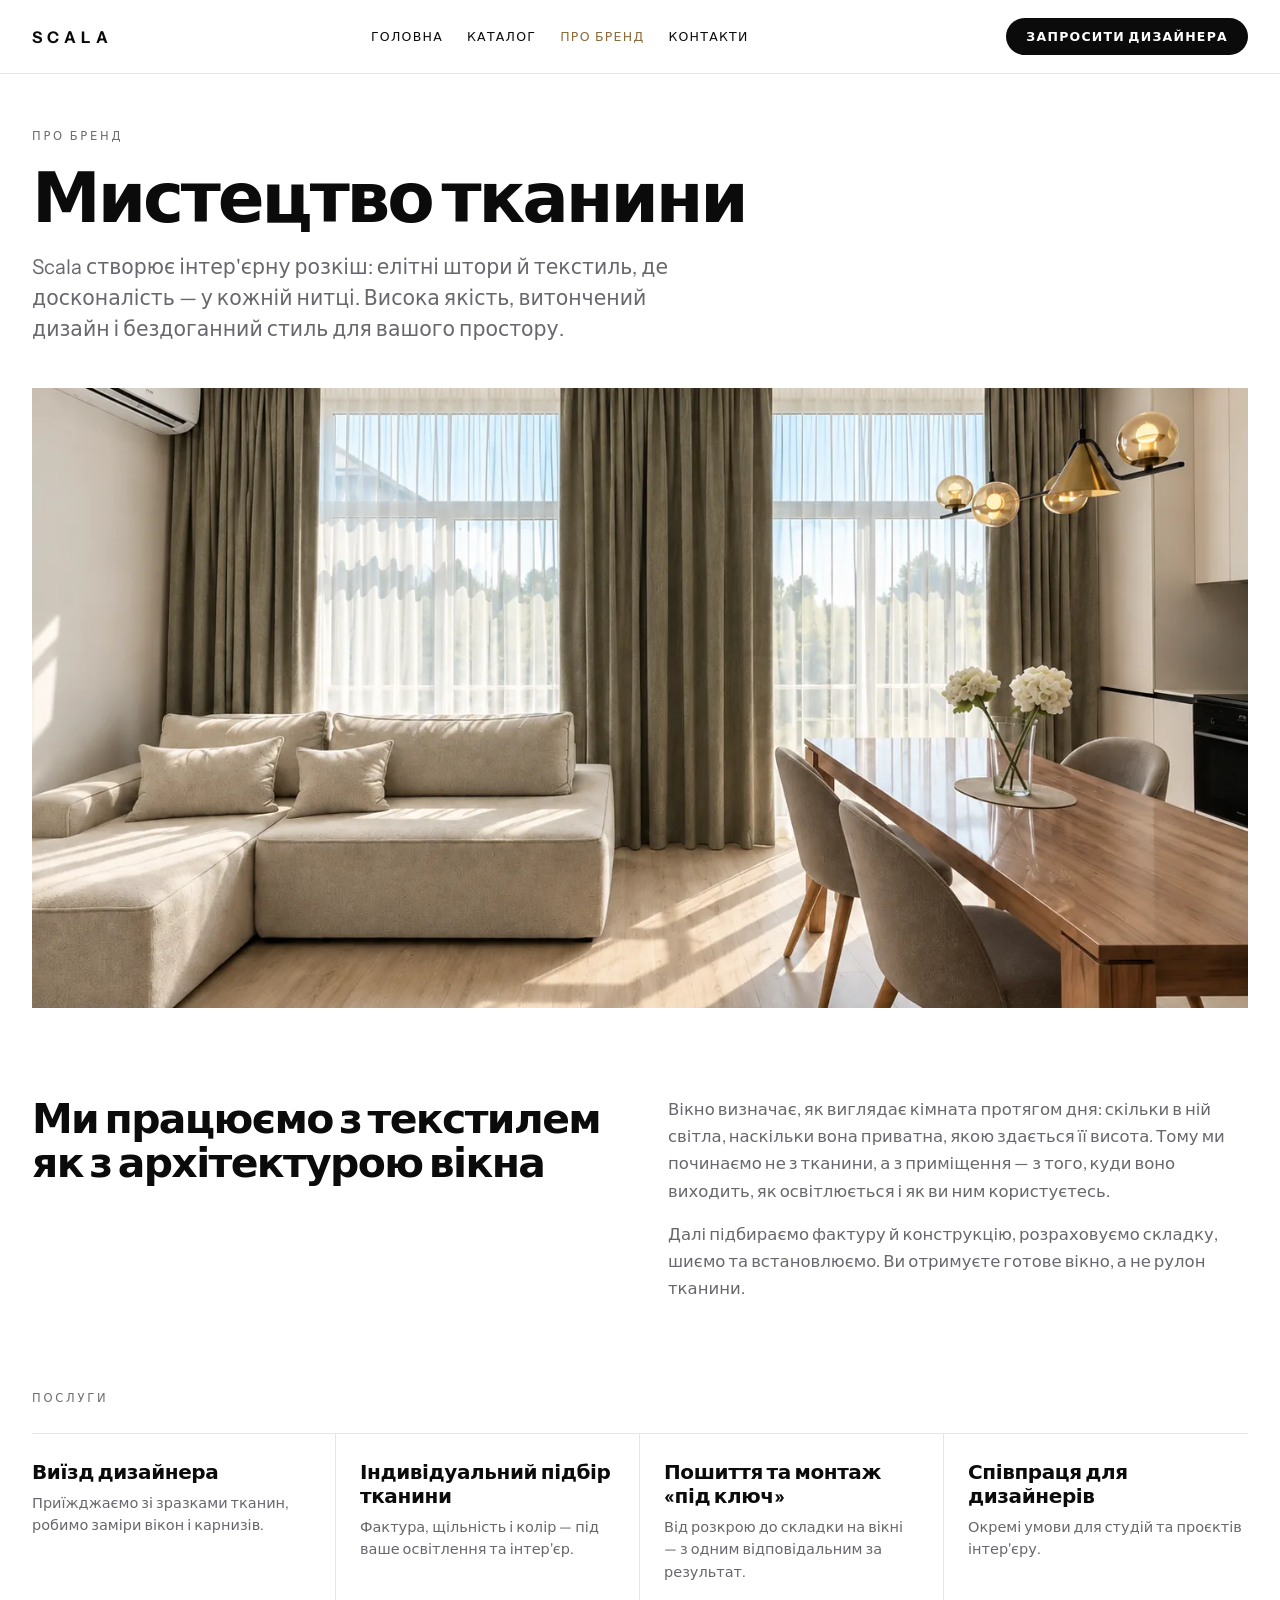
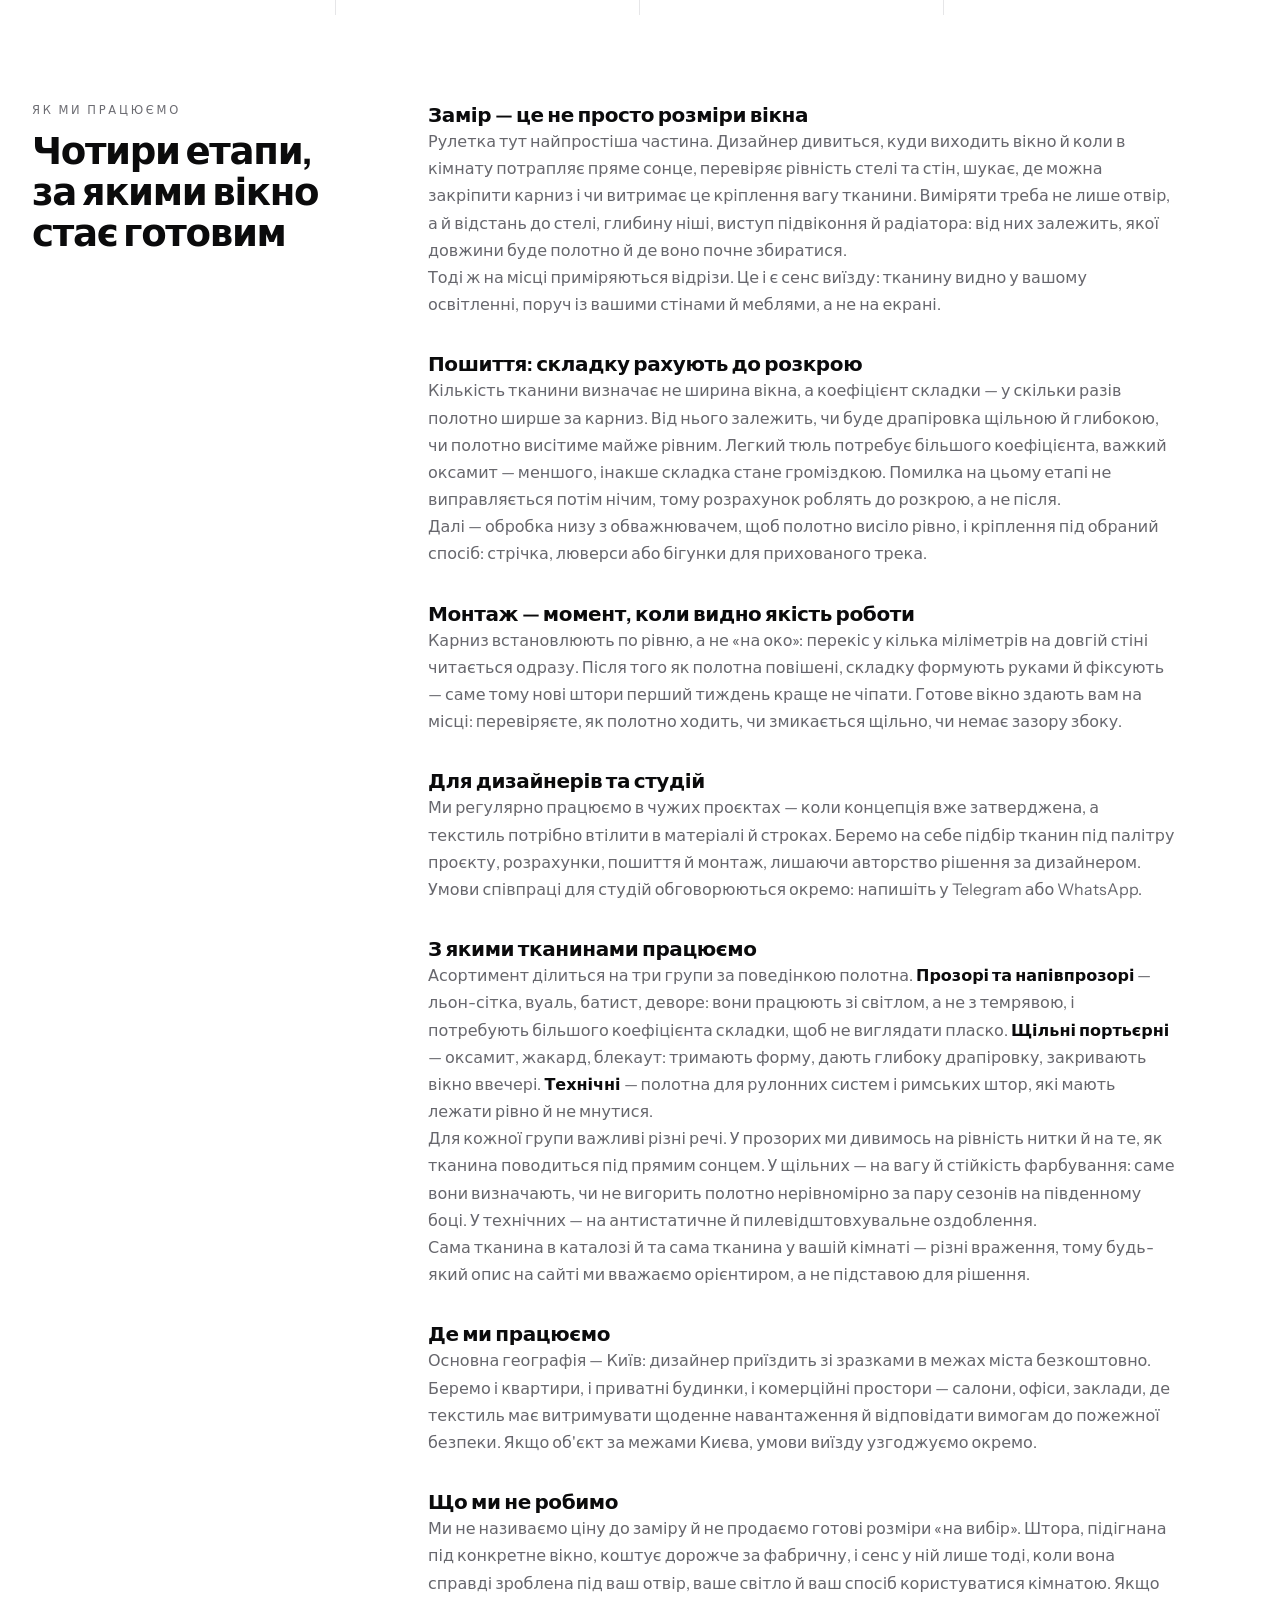
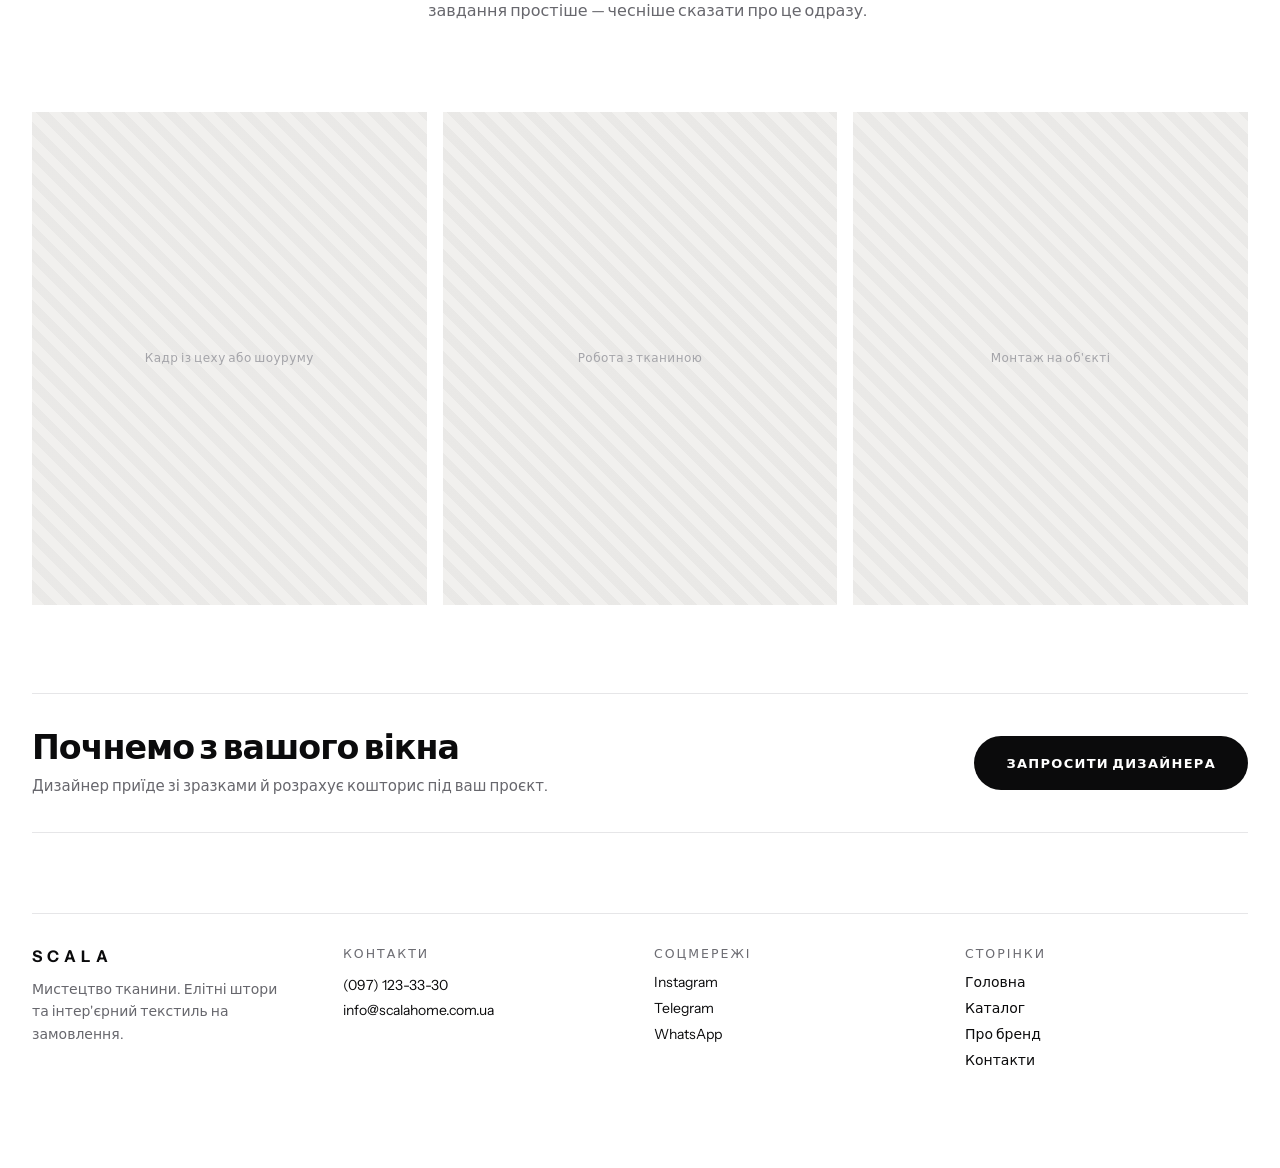
==== about.html @ 21e43a00 "Редизайн сайту SCALA: статична збірка + тема WordPress Чотири сторінки, зібрані з дизайн-хендофу, і " ====
<!DOCTYPE html>
<html lang="uk">
<head>
<meta charset="utf-8" />
<meta name="viewport" content="width=device-width, initial-scale=1" />
<title>Про бренд SCALA — ательє штор на замовлення в Києві</title>
<meta name="description" content="SCALA — ательє інтер'єрного текстилю в Києві. Виїзд дизайнера зі зразками, індивідуальний підбір тканини, пошиття та монтаж «під ключ», окремі умови для дизайнерів." />
<link rel="canonical" href="https://scalahome.com.ua/about/" />
<meta property="og:type" content="website" />
<meta property="og:locale" content="uk_UA" />
<meta property="og:site_name" content="SCALA" />
<meta property="og:title" content="Про бренд SCALA — ательє штор у Києві" />
<meta property="og:description" content="Працюємо з текстилем як з архітектурою вікна: від заміру до монтажу." />
<meta property="og:image" content="https://scalahome.com.ua/wp-content/themes/scala-atelier/assets/img/project-living.webp" />
<link rel="preconnect" href="https://fonts.googleapis.com" />
<link rel="preconnect" href="https://fonts.gstatic.com" crossorigin />
<link href="https://fonts.googleapis.com/css2?family=Instrument+Sans:ital,wght@0,400;0,500;0,600;0,700&display=swap" rel="stylesheet" />
<link rel="stylesheet" href="assets/css/main.css" />
</head>
<body>

<header class="hdr hdr--sticky">
  <div class="hdr__inner">
    <a href="index.html" class="logo">SCALA</a>
    <nav class="hdr__nav" aria-label="Головна навігація">
      <a href="index.html">Головна</a>
      <a href="catalog.html">Каталог</a>
      <a href="about.html" class="is-current" aria-current="page">Про бренд</a>
      <a href="contacts.html">Контакти</a>
    </nav>
    <a class="hdr__phone" href="tel:+380971233330">(097) 123-33-30</a>
    <a class="hdr__cta hdr__cta--filled" href="contacts.html" data-lead-open="Хедер · Про бренд">Запросити дизайнера</a>
    <button class="burger" data-menu-toggle aria-label="Меню" aria-controls="mmenu" aria-expanded="false">
      <span></span><span></span>
    </button>
  </div>
</header>

<!-- МОБІЛЬНЕ МЕНЮ -->
<div id="mmenu" class="mmenu">
  <div class="mmenu__top">
    <span class="logo">SCALA</span>
    <button class="mmenu__close" data-menu-toggle aria-label="Закрити">&times;</button>
  </div>
  <nav class="mmenu__nav" aria-label="Мобільна навігація">
    <a href="index.html">Головна</a>
    <a href="catalog.html">Каталог</a>
    <a href="about.html" class="is-current" aria-current="page">Про бренд</a>
    <a href="contacts.html">Контакти</a>
  </nav>
  <div class="mmenu__foot">
    <a class="mmenu__phone" href="tel:+380971233330">(097) 123-33-30</a>
    <a class="mmenu__cta" href="contacts.html" data-lead-open="Мобільне меню · Про бренд">Запросити дизайнера</a>
  </div>
</div>

<main>

<section class="section--sub">
  <div class="eyebrow eyebrow--plain">Про бренд</div>
  <h1 class="h1-page balance" style="max-width:900px">Мистецтво тканини</h1>
  <p class="about__lead">Scala створює інтер'єрну розкіш: елітні штори й текстиль, де досконалість — у кожній нитці. Висока якість, витончений дизайн і бездоганний стиль для вашого простору.</p>
</section>

<section class="section--m44">
  <div class="about__hero">
    <img src="assets/img/project-living.webp"
         srcset="assets/img/project-living@0.5x.webp 724w, assets/img/project-living.webp 1448w"
         sizes="100vw" width="1448" height="1086" alt="Інтер'єр зі шторами Scala" />
  </div>
</section>

<section class="section--m88">
  <div class="two-col">
    <h2 class="about__h2">Ми працюємо з текстилем як з архітектурою вікна</h2>
    <div class="about__body">
      <p>Вікно визначає, як виглядає кімната протягом дня: скільки в ній світла, наскільки вона приватна, якою здається її висота. Тому ми починаємо не з тканини, а з приміщення — з того, куди воно виходить, як освітлюється і як ви ним користуєтесь.</p>
      <p>Далі підбираємо фактуру й конструкцію, розраховуємо складку, шиємо та встановлюємо. Ви отримуєте готове вікно, а не рулон тканини.</p>
    </div>
  </div>
</section>

<section class="section--m88">
  <div class="eyebrow eyebrow--plain">Послуги</div>
  <div class="four-col four-col--tight">
    <div class="cell cell--steps">
      <div class="cell__title" style="margin-top:0">Виїзд дизайнера</div>
      <div class="cell__text">Приїжджаємо зі зразками тканин, робимо заміри вікон і карнизів.</div>
    </div>
    <div class="cell cell--steps">
      <div class="cell__title" style="margin-top:0">Індивідуальний підбір тканини</div>
      <div class="cell__text">Фактура, щільність і колір — під ваше освітлення та інтер'єр.</div>
    </div>
    <div class="cell cell--steps">
      <div class="cell__title" style="margin-top:0">Пошиття та монтаж «під ключ»</div>
      <div class="cell__text">Від розкрою до складки на вікні — з одним відповідальним за результат.</div>
    </div>
    <div class="cell cell--steps">
      <div class="cell__title" style="margin-top:0">Співпраця для дизайнерів</div>
      <div class="cell__text">Окремі умови для студій та проєктів інтер'єру.</div>
    </div>
  </div>
</section>

<!-- ЗМІСТОВНИЙ ТЕКСТ -->
<section class="section--m88">
  <div class="prose-block">
    <div class="prose-block__aside">
      <div class="eyebrow eyebrow--plain">Як ми працюємо</div>
      <h2 class="prose-block__title">Чотири етапи, за якими вікно стає готовим</h2>
    </div>

    <div class="prose">
      <h3>Замір — це не просто розміри вікна</h3>
      <p>Рулетка тут найпростіша частина. Дизайнер дивиться, куди виходить вікно й коли в кімнату потрапляє пряме сонце, перевіряє рівність стелі та стін, шукає, де можна закріпити карниз і чи витримає це кріплення вагу тканини. Виміряти треба не лише отвір, а й відстань до стелі, глибину ніші, виступ підвіконня й радіатора: від них залежить, якої довжини буде полотно й де воно почне збиратися.</p>
      <p>Тоді ж на місці приміряються відрізи. Це і є сенс виїзду: тканину видно у вашому освітленні, поруч із вашими стінами й меблями, а не на екрані.</p>

      <h3>Пошиття: складку рахують до розкрою</h3>
      <p>Кількість тканини визначає не ширина вікна, а коефіцієнт складки — у скільки разів полотно ширше за карниз. Від нього залежить, чи буде драпіровка щільною й глибокою, чи полотно висітиме майже рівним. Легкий тюль потребує більшого коефіцієнта, важкий оксамит — меншого, інакше складка стане громіздкою. Помилка на цьому етапі не виправляється потім нічим, тому розрахунок роблять до розкрою, а не після.</p>
      <p>Далі — обробка низу з обважнювачем, щоб полотно висіло рівно, і кріплення під обраний спосіб: стрічка, люверси або бігунки для прихованого трека.</p>

      <h3>Монтаж — момент, коли видно якість роботи</h3>
      <p>Карниз встановлюють по рівню, а не «на око»: перекіс у кілька міліметрів на довгій стіні читається одразу. Після того як полотна повішені, складку формують руками й фіксують — саме тому нові штори перший тиждень краще не чіпати. Готове вікно здають вам на місці: перевіряєте, як полотно ходить, чи змикається щільно, чи немає зазору збоку.</p>

      <h3>Для дизайнерів та студій</h3>
      <p>Ми регулярно працюємо в чужих проєктах — коли концепція вже затверджена, а текстиль потрібно втілити в матеріалі й строках. Беремо на себе підбір тканин під палітру проєкту, розрахунки, пошиття й монтаж, лишаючи авторство рішення за дизайнером. Умови співпраці для студій обговорюються окремо: напишіть у Telegram або WhatsApp.</p>

      <h3>З якими тканинами працюємо</h3>
      <p>Асортимент ділиться на три групи за поведінкою полотна. <strong>Прозорі та напівпрозорі</strong> — льон-сітка, вуаль, батист, деворе: вони працюють зі світлом, а не з темрявою, і потребують більшого коефіцієнта складки, щоб не виглядати пласко. <strong>Щільні портьєрні</strong> — оксамит, жакард, блекаут: тримають форму, дають глибоку драпіровку, закривають вікно ввечері. <strong>Технічні</strong> — полотна для рулонних систем і римських штор, які мають лежати рівно й не мнутися.</p>
      <p>Для кожної групи важливі різні речі. У прозорих ми дивимось на рівність нитки й на те, як тканина поводиться під прямим сонцем. У щільних — на вагу й стійкість фарбування: саме вони визначають, чи не вигорить полотно нерівномірно за пару сезонів на південному боці. У технічних — на антистатичне й пилевідштовхувальне оздоблення.</p>
      <p>Сама тканина в каталозі й та сама тканина у вашій кімнаті — різні враження, тому будь-який опис на сайті ми вважаємо орієнтиром, а не підставою для рішення.</p>

      <h3>Де ми працюємо</h3>
      <p>Основна географія — Київ: дизайнер приїздить зі зразками в межах міста безкоштовно. Беремо і квартири, і приватні будинки, і комерційні простори — салони, офіси, заклади, де текстиль має витримувати щоденне навантаження й відповідати вимогам до пожежної безпеки. Якщо об'єкт за межами Києва, умови виїзду узгоджуємо окремо.</p>

      <h3>Що ми не робимо</h3>
      <p>Ми не називаємо ціну до заміру й не продаємо готові розміри «на вибір». Штора, підігнана під конкретне вікно, коштує дорожче за фабричну, і сенс у ній лише тоді, коли вона справді зроблена під ваш отвір, ваше світло й ваш спосіб користуватися кімнатою. Якщо завдання простіше — чесніше сказати про це одразу.</p>
    </div>
  </div>
</section>

<section class="section--m88">
  <div class="about__gallery">
    <div><div class="slot-empty">Кадр із цеху або шоуруму</div></div>
    <div><div class="slot-empty">Робота з тканиною</div></div>
    <div><div class="slot-empty">Монтаж на об'єкті</div></div>
  </div>
</section>

<section class="section--m88">
  <div class="ctabar">
    <div>
      <div class="ctabar__title">Почнемо з вашого вікна</div>
      <div class="ctabar__text">Дизайнер приїде зі зразками й розрахує кошторис під ваш проєкт.</div>
    </div>
    <a href="contacts.html" class="btn btn--dark" data-lead-open="Смуга внизу · Про бренд">Запросити дизайнера</a>
  </div>
</section>

</main>

<footer class="footer footer--sub">
  <div class="footer__grid">
    <div>
      <div class="logo">SCALA</div>
      <div class="footer__brand-text">Мистецтво тканини. Елітні штори та інтер'єрний текстиль на замовлення.</div>
    </div>
    <div>
      <div class="footer__label">Контакти</div>
      <div class="footer__contacts">
        <a href="tel:+380971233330">(097) 123-33-30</a><br />
        <a href="mailto:info@scalahome.com.ua">info@scalahome.com.ua</a>
      </div>
    </div>
    <div>
      <div class="footer__label">Соцмережі</div>
      <div class="footer__links">
        <a href="https://www.instagram.com/scala_home_" rel="noopener">Instagram</a>
        <a href="https://t.me/ScalaHome" rel="noopener">Telegram</a>
        <a href="https://wa.me/qr/PTTFG72MUVOOD1" rel="noopener">WhatsApp</a>
      </div>
    </div>
    <div>
      <div class="footer__label">Сторінки</div>
      <div class="footer__links">
        <a href="index.html">Головна</a>
        <a href="catalog.html">Каталог</a>
        <a href="about.html">Про бренд</a>
        <a href="contacts.html">Контакти</a>
      </div>
    </div>
  </div>
  <div class="footer__bottom">
    <span>© 2026 SCALA</span>
    <span>Штори на замовлення в Києві</span>
  </div>
</footer>

<!-- МОДАЛЬНЕ ВІКНО ЗАЯВКИ.
     Відкривається кнопкою на місці, а не переносить користувача вниз.
     У заявку записується джерело — видно, з якого блоку звернення. -->
<dialog id="lead-modal" class="modal" aria-labelledby="lead-modal-title">
  <div class="modal__box">
    <button type="button" class="modal__close" data-modal-close aria-label="Закрити">&times;</button>

    <div class="eyebrow eyebrow--plain">Заявка</div>
    <h2 class="modal__title" id="lead-modal-title">Запросити дизайнера зі зразками</h2>
    <p class="modal__text">Виїзд у межах Києва безкоштовний і ні до чого не зобовʼязує. Менеджер звʼяжеться з вами в робочий час, щоб узгодити зручну дату.</p>
    <div class="modal__source" data-source-label></div>

    <form class="form" data-lead-form novalidate>
      <label class="visually-hidden" for="m-lead-name">Імʼя</label>
      <input id="m-lead-name" name="name" placeholder="Імʼя (необовʼязково)" autocomplete="given-name" />

      <label class="visually-hidden" for="m-lead-phone">Телефон</label>
      <input id="m-lead-phone" name="phone" type="tel" required placeholder="Телефон *" autocomplete="tel" />

      <label class="visually-hidden" for="m-lead-need">Що потрібно оформити</label>
      <select id="m-lead-need" name="need">
        <option value="">Що потрібно оформити</option>
        <option>Тюль</option>
        <option>Класичні штори</option>
        <option>Римські штори</option>
        <option>Дерев'яні жалюзі</option>
        <option>Рулонні системи</option>
        <option>Кілька вікон / вся квартира</option>
        <option>Комерційний простір</option>
        <option>Ще не визначився</option>
      </select>

      <label class="visually-hidden" for="m-lead-note">Коментар</label>
      <textarea id="m-lead-note" name="note" rows="2" placeholder="Коментар (необовʼязково)"></textarea>

      <div class="form__hp" aria-hidden="true">
        <label>Не заповнюйте це поле<input type="text" name="website" tabindex="-1" autocomplete="off" /></label>
      </div>

      <input type="hidden" name="source_label" value="" data-source-field />

      <button type="submit">Запросити дизайнера</button>
      <div class="form__error" role="alert"></div>
      <div class="form__consent">Натискаючи кнопку, ви погоджуєтесь на використання ваших даних для звʼязку.</div>
    </form>

    <div class="form-sent" data-lead-sent hidden>
      <div class="form-sent__title">Заявку прийнято</div>
      <div class="form-sent__text" data-thanks></div>
    </div>
  </div>
</dialog>

<script src="assets/js/main.js"></script>
</body>
</html>
---- assets/css/main.css ----
/* ==========================================================================
   SCALA — штори на замовлення, Київ
   Дизайн-система. Токени + компоненти.
   Джерело: design_handoff_scala_site (high-fidelity)
   ========================================================================== */

/* --------------------------------------------------------------------------
   1. Токени
   -------------------------------------------------------------------------- */
:root {
  /* Кольори */
  --c-bg:            #FFFFFF;
  --c-ink:           #0B0B0C;   /* основний текст, чорні кнопки, темні поверхні */
  --c-accent:        #8C6A3A;   /* бронза */
  --c-body:          #67676D;   /* основний текст-параграф */
  --c-meta:          #6C6C72;   /* eyebrow, службові підписи (4.5:1 на білому) */
  --c-hero-sub:      #4A4A50;   /* другорядний текст на hero */
  --c-line:          #E6E6E8;   /* лінії / бордери */
  --c-line-input:    #D7D7DA;   /* бордери інпутів */
  --c-ph-photo:      #F1F0EE;   /* плейсхолдер фото */
  --c-ph-card:       #F6F5F3;   /* картки тканин */
  --c-ph-inner:      #EDEDEB;   /* внутрішні плейсхолдери тканин */
  --c-ph-video:      #E7E6E3;

  --shadow-header:   0 1px 0 rgba(11,11,12,.12), 0 6px 24px rgba(11,11,12,.05);

  /* Геометрія */
  --container:       1440px;
  --pad-x:           32px;
  --pad-x-mob:       18px;
  --radius-pill:     999px;

  /* Рух */
  --ease-out:        cubic-bezier(.22,1,.36,1);
  --ease-photo:      cubic-bezier(.2,.8,.2,1);
  --ease-fade:       cubic-bezier(.4,0,.2,1);
}

/* --------------------------------------------------------------------------
   2. Ресет і база
   -------------------------------------------------------------------------- */
* { box-sizing: border-box; }

html { scroll-behavior: smooth; }

body {
  margin: 0;
  background: var(--c-bg);
  color: var(--c-ink);
  font-family: 'Instrument Sans', system-ui, -apple-system, sans-serif;
  -webkit-font-smoothing: antialiased;
}

a { color: var(--c-ink); text-decoration: none; }
a:hover { color: var(--c-accent); }

img { display: block; width: 100%; height: 100%; object-fit: cover; }

input, select, button, textarea { font-family: inherit; }

summary { list-style: none; cursor: pointer; }
summary::-webkit-details-marker { display: none; }

::selection { background: var(--c-accent); color: #fff; }

/* Доступність: видимий фокус для клавіатури */
:focus-visible { outline: 2px solid var(--c-accent); outline-offset: 3px; }

.visually-hidden {
  position: absolute; width: 1px; height: 1px;
  margin: -1px; padding: 0; overflow: hidden;
  clip: rect(0 0 0 0); white-space: nowrap; border: 0;
}

/* --------------------------------------------------------------------------
   3. Розкладка
   -------------------------------------------------------------------------- */
.container {
  max-width: var(--container);
  margin: 0 auto;
  padding-left: var(--pad-x);
  padding-right: var(--pad-x);
}

/* Секції лендінгу — інтервали з дизайну */
.section        { max-width: var(--container); margin: 0 auto; padding: 110px var(--pad-x) 0; }
.section--flush { max-width: none; margin: 110px 0 0; padding: 0; }
.section--m88   { max-width: var(--container); margin: 88px auto 0; padding: 0 var(--pad-x); }
.section--m96   { max-width: var(--container); margin: 96px auto 0; padding: 0 var(--pad-x); }
.section--narrow{ max-width: 1000px; }
.section--sub   { max-width: var(--container); margin: 0 auto; padding: 56px var(--pad-x) 0; }
.section--m44   { max-width: var(--container); margin: 44px auto 0; padding: 0 var(--pad-x); }

/* --------------------------------------------------------------------------
   4. Типографіка
   -------------------------------------------------------------------------- */
.eyebrow {
  display: flex; align-items: baseline; gap: 16px;
  font-size: 11.5px; letter-spacing: .24em; text-transform: uppercase;
  color: var(--c-meta);
}
.eyebrow__num { color: var(--c-accent); }
.eyebrow--plain { display: block; }

.h1-page {
  font-size: clamp(34px, 5.4vw, 76px);
  line-height: 1; letter-spacing: -.045em; font-weight: 600;
  margin: 20px 0 0;
}
.h2-section {
  font-size: clamp(28px, 3.6vw, 52px);
  line-height: 1.04; letter-spacing: -.04em; font-weight: 600;
  margin: 24px 0 34px;
}
.lead {
  font-size: 16.5px; line-height: 1.6; color: var(--c-body);
  max-width: 560px; margin: 18px 0 0;
}
.balance { text-wrap: balance; }
.pretty  { text-wrap: pretty; }

/* --------------------------------------------------------------------------
   5. Кнопки
   -------------------------------------------------------------------------- */
.btn {
  display: inline-block;
  border-radius: var(--radius-pill);
  padding: 19px 32px;
  font-size: 13px; letter-spacing: .1em; text-transform: uppercase; font-weight: 700;
  white-space: nowrap; cursor: pointer; border: none;
  transition: background-color .3s ease, color .3s ease, border-color .3s ease;
}
.btn--dark  { background: var(--c-ink); color: #fff; }
.btn--dark:hover  { background: var(--c-accent); color: #fff; }

.btn--light { background: #fff; color: var(--c-ink); padding: 19px 30px; }
.btn--light:hover { background: var(--c-accent); color: #fff; }

.btn--outline {
  border: 1px solid #C9C6C0; color: var(--c-ink); background: transparent; font-weight: 600;
}
.btn--outline:hover { border-color: var(--c-ink); color: var(--c-ink); }

.btn--ghost {
  color: #fff; border: 1px solid rgba(255,255,255,.5); background: transparent;
  padding: 19px 30px; font-weight: 600;
}
.btn--ghost:hover { border-color: #fff; background: rgba(255,255,255,.12); color: #fff; }

.btn--sm { padding: 17px 30px; }

.link-accent {
  display: inline-block; margin-top: 28px;
  font-size: 13px; letter-spacing: .12em; text-transform: uppercase; font-weight: 600;
  border-bottom: 1px solid var(--c-accent); padding-bottom: 4px; color: var(--c-accent);
}

/* --------------------------------------------------------------------------
   6. Хедер
   -------------------------------------------------------------------------- */
.hdr {
  position: fixed; top: 0; left: 0; right: 0; z-index: 100;
  color: var(--c-ink);
  background: rgba(255,255,255,.86);
  -webkit-backdrop-filter: blur(16px) saturate(140%);
  backdrop-filter: blur(16px) saturate(140%);
  box-shadow: var(--shadow-header);
  transition: background-color .3s ease, box-shadow .3s ease;
}
/* Хедер підсторінок — sticky, без фіксованого відступу під контент */
.hdr--sticky {
  position: sticky;
  background: rgba(255,255,255,.9);
  box-shadow: 0 1px 0 rgba(11,11,12,.1);
}
.hdr.is-solid {
  background-color: rgba(255,255,255,.94);
  box-shadow: 0 1px 0 var(--c-line), 0 8px 30px rgba(11,11,12,.06);
}

.hdr__inner {
  max-width: var(--container); margin: 0 auto;
  padding: 22px var(--pad-x);
  display: flex; align-items: center; gap: 28px;
}
.hdr--sticky .hdr__inner { padding: 18px var(--pad-x); gap: 24px; }

.logo { color: inherit; font-size: 16px; font-weight: 700; letter-spacing: .34em; }

.hdr__nav {
  display: flex; gap: 26px; margin-left: auto;
  font-size: 12.5px; letter-spacing: .1em; text-transform: uppercase;
}
.hdr--sticky .hdr__nav { gap: 24px; }
.hdr__nav a { color: inherit; }
.hdr__nav a.is-current { color: var(--c-accent); }

.hdr__phone { color: inherit; margin-left: auto; font-size: 13px; letter-spacing: .06em; }

.hdr__cta {
  color: inherit; margin-left: auto;
  border: 1px solid currentColor; border-radius: var(--radius-pill);
  padding: 9px 18px;
  font-size: 12.5px; letter-spacing: .1em; text-transform: uppercase; white-space: nowrap;
  transition: background-color .3s ease, color .3s ease;
}
/* Варіант «bar» (робочий за замовчуванням): CTA — чорна заливка */
.hdr__cta--filled {
  background: var(--c-ink); color: #fff; border: none;
  padding: 11px 20px; font-weight: 700;
}
.hdr__cta--filled:hover { background: var(--c-accent); color: #fff; }

.burger {
  display: none; margin-left: auto;
  width: 46px; height: 46px; padding: 0;
  border: 1px solid rgba(11,11,12,.18); background: rgba(255,255,255,.9);
  border-radius: var(--radius-pill); cursor: pointer;
  align-items: center; justify-content: center; flex-direction: column; gap: 5px;
}
.burger span { display: block; width: 18px; height: 1.5px; background: var(--c-ink); }

/* Мобільне меню */
.mmenu {
  position: fixed; inset: 0; z-index: 130;
  display: none; flex-direction: column;
  background: var(--c-bg); padding: 22px 20px 28px;
}
.mmenu.is-open { display: flex; }
.mmenu__top { display: flex; align-items: center; justify-content: space-between; }
.mmenu__close {
  width: 46px; height: 46px;
  border: 1px solid rgba(11,11,12,.18); background: #fff;
  border-radius: var(--radius-pill); font-size: 20px; line-height: 1; cursor: pointer;
}
.mmenu__nav { display: flex; flex-direction: column; gap: 2px; margin-top: 28px; }
.mmenu__nav a {
  font-size: 26px; font-weight: 600; letter-spacing: -.03em;
  padding: 14px 0; border-bottom: 1px solid var(--c-line);
}
.mmenu__foot { margin-top: auto; display: grid; gap: 10px; }
.mmenu__phone {
  text-align: center; border: 1px solid var(--c-line-input); border-radius: var(--radius-pill);
  padding: 17px; font-size: 15px; font-weight: 600;
}
.mmenu__cta {
  text-align: center; background: var(--c-ink); color: #fff; border-radius: var(--radius-pill);
  padding: 18px; font-size: 13px; letter-spacing: .1em; text-transform: uppercase; font-weight: 700;
}

/* --------------------------------------------------------------------------
   7. Hero
   -------------------------------------------------------------------------- */
.hero { position: relative; height: 180vh; }
.hero__stage {
  position: sticky; top: 0; height: 100vh; overflow: hidden; background: var(--c-ink);
}

.hero__room { position: absolute; inset: 0; transform: scale(1.1); }

/* Повільний дрейф кадру.
   Анімуємо саме <img>, а не .hero__room: її transform щокадру
   переписує скрипт під час розсування штор — вони б конфліктували.
   38 секунд на цикл: рух помітний периферійним зором, але не
   притягує увагу й не заважає читати текст. */
@keyframes heroDrift {
  0%   { transform: scale(1.05) translate3d(0, 0, 0); }
  50%  { transform: scale(1.13) translate3d(-1.6%, -1.1%, 0); }
  100% { transform: scale(1.05) translate3d(0, 0, 0); }
}
.hero__room img {
  animation: heroDrift 38s ease-in-out infinite;
  will-change: transform;
}
.hero__room-veil {
  position: absolute; inset: 0;
  background: linear-gradient(180deg, rgba(11,11,12,.42), rgba(11,11,12,.1) 38%, rgba(11,11,12,.62));
}

/* Reveal-блок під шторою.
   Власний скрим обов'язковий: вуаль кімнати дає в цій точці лише ~38%
   затемнення, і білий текст губиться на світлій шторі. Заразом градієнт
   формує «підлогу» кадру — без нього контент висить у порожнечі. */
.hero__reveal {
  position: absolute; left: 0; right: 0; bottom: 0;
  padding: clamp(120px, 22vh, 200px) var(--pad-x) 60px;
  opacity: 0;
  background: linear-gradient(
    180deg,
    rgba(11, 11, 12, 0) 0%,
    rgba(11, 11, 12, .34) 38%,
    rgba(11, 11, 12, .72) 100%
  );
}
/* Рядок видів штор над меседжем: заповнює кадр і дає головній
   посилання на види, яких їй раніше бракувало. */
.hero__reveal-top {
  max-width: var(--container); margin: 0 auto 26px;
  padding-bottom: 18px; border-bottom: 1px solid rgba(255, 255, 255, .2);
  display: flex; align-items: baseline; gap: 14px 28px; flex-wrap: wrap;
  color: #fff;
}
.hero__reveal-label {
  font-size: 11.5px; letter-spacing: .24em; text-transform: uppercase;
  color: rgba(255, 255, 255, .6); flex: none;
}
.hero__reveal-links { display: flex; gap: 10px 26px; flex-wrap: wrap; }
.hero__reveal-links a {
  color: #fff; font-size: 14.5px; letter-spacing: -.01em;
  border-bottom: 1px solid transparent; padding-bottom: 2px;
  transition: border-color .25s ease, color .25s ease;
}
.hero__reveal-links a:hover { color: #fff; border-bottom-color: rgba(255, 255, 255, .75); }

.hero__reveal-inner {
  max-width: var(--container); margin: 0 auto;
  display: flex; align-items: flex-end; justify-content: space-between;
  gap: 36px; flex-wrap: wrap; color: #fff;
}
.hero__reveal-text {
  font-size: clamp(26px, 3.3vw, 50px); line-height: 1.1; letter-spacing: -.035em;
  font-weight: 500; max-width: 700px; text-wrap: balance;
}
/* .55 на світлому кадрі не читалось навіть зі скримом */
.hero__reveal-text .muted { opacity: .7; }
.hero__reveal-cta { display: flex; gap: 12px; flex-wrap: wrap; }

/* Дві половини штори — одне фото ділиться навпіл */
.curtain {
  position: absolute; top: 0; bottom: 0; width: 52%;
  background-size: 200% 100%; background-repeat: no-repeat;
  will-change: transform;
}
.curtain--l {
  left: 0; transform-origin: left center; background-position: left center;
  box-shadow: 34px 0 80px rgba(11,11,12,.34);
}
.curtain--r {
  right: 0; transform-origin: right center; background-position: right center;
  box-shadow: -34px 0 80px rgba(11,11,12,.34);
}
.curtain__shade {
  position: absolute; inset: 0;
  background: linear-gradient(180deg, rgba(11,11,12,.16), transparent 26%, transparent 76%, rgba(11,11,12,.14));
}

/* Текстовий шар */
.hero__text {
  position: absolute; inset: 0;
  display: flex; flex-direction: column; align-items: center; justify-content: center;
  text-align: center; padding: 104px var(--pad-x) 56px; color: var(--c-ink);
  background: radial-gradient(ellipse 70% 55% at 50% 46%, rgba(255,255,255,.82), rgba(255,255,255,.34) 60%, rgba(255,255,255,0));
}
/* Слоган — візуально головний елемент, але семантично НЕ заголовок:
   H1 віддано рядку з ключовим запитом і гео нижче. */
.hero__slogan {
  font-size: min(clamp(28px, 6.4vw, 110px), 10.2vh);
  line-height: .98; letter-spacing: -.045em; font-weight: 600; text-transform: uppercase;
  margin: 0;
}
.hero__h1 {
  /* vh-обмеження тримає рядок у межах екрана на низьких вьюпортах,
     max() не дає йому впасти нижче читабельного кегля. */
  font-size: max(13.5px, min(clamp(15px, 1.75vw, 23px), 2.7vh));
  line-height: 1.25; letter-spacing: -.015em; font-weight: 600;
  color: var(--c-ink);
  margin: min(16px, 1.6vh) 0 0;
  max-width: 620px;
}
.hero__sub {
  font-size: clamp(14px, 1.35vw, 19px); line-height: 1.5; color: var(--c-hero-sub);
  max-width: 600px; margin: min(22px, 2vh) auto 0; text-wrap: pretty;
}
.hero__cta {
  display: flex; gap: 12px; flex-wrap: wrap; justify-content: center;
  margin-top: min(28px, 2.6vh);
}
.hero__hint {
  position: absolute; bottom: 24px; left: 0; right: 0; text-align: center;
  font-size: 11.5px; letter-spacing: .24em; text-transform: uppercase; color: var(--c-meta);
}

/* Вхідна анімація hero */
.hero__slogan { animation: heroIn 1.4s var(--ease-out) .15s both; }
.hero__h1  { animation: heroIn 1.4s var(--ease-out) .3s both; }
.hero__sub { animation: heroIn 1.4s var(--ease-out) .45s both; }
.hero__cta { animation: heroIn 1.4s var(--ease-out) .6s both; }
.hero__hint { animation: hintFloat 2.4s ease-in-out 1.2s infinite; }

@keyframes heroIn {
  from { opacity: 0; transform: translateY(26px); }
  to   { opacity: 1; transform: none; }
}
@keyframes hintFloat {
  0%, 100% { transform: translateY(0); opacity: .7; }
  50%      { transform: translateY(6px); opacity: 1; }
}


/* --------------------------------------------------------------------------
   8. Сітка 4 колонки з розділювачами (переваги, процес, послуги, контакти)
   -------------------------------------------------------------------------- */
.four-col {
  display: grid; grid-template-columns: repeat(4, minmax(0, 1fr)); gap: 0;
  margin-top: 40px; border-top: 1px solid var(--c-line);
}
.four-col--tight { margin-top: 28px; }
.cell { padding: 28px 26px 34px; border-right: 1px solid var(--c-line); }
.cell:first-child { padding-left: 0; }
.cell:last-child  { padding-right: 0; border-right: none; }

.cell--steps { padding: 26px 24px 32px; }
.cell--steps:first-child { padding-left: 0; }
.cell--steps:last-child  { padding-right: 0; }

.cell__num   { font-size: 12px; color: var(--c-accent); font-weight: 700; letter-spacing: .14em; }
.cell__title { font-size: 21px; font-weight: 600; letter-spacing: -.02em; }
.cell--steps .cell__title { font-size: 20px; margin-top: 10px; }
.cell__text  { font-size: 14.5px; line-height: 1.55; color: var(--c-body); margin-top: 8px; }

/* --------------------------------------------------------------------------
   9. 02 Сценарії світла
   -------------------------------------------------------------------------- */
/* Секція має вміщатися в один екран разом із заголовком.
   Було: 110 + 14 + 24 + 126 + 32 + 595 = 901px при екрані 820 —
   низ кадру з підписом і перемикачами лишався за межами видимого. */
#scenarios { padding-top: clamp(56px, 8vh, 110px); }

.scen__h2 {
  font-size: clamp(26px, 3.4vw, 48px); line-height: 1.04; letter-spacing: -.04em;
  font-weight: 600; margin: 20px 0 24px; max-width: 900px; text-wrap: balance;
}
.scen__stage {
  position: relative; height: min(62vh, 620px); background: var(--c-ink); overflow: hidden;
}
.scen__layer {
  position: absolute; inset: 0; opacity: 0;
  transition: opacity .7s var(--ease-fade);
}
.scen__layer.is-active { opacity: 1; }
.scen__dim {
  position: absolute; inset: 0; background: #05050A; opacity: 0;
  transition: opacity .7s var(--ease-fade); pointer-events: none;
}
.scen__dim.is-on { opacity: .12; }
.scen__veil {
  position: absolute; inset: 0; pointer-events: none;
  background: linear-gradient(180deg, rgba(11,11,12,.12), transparent 38%, rgba(11,11,12,.62));
}
.scen__bar {
  position: absolute; left: 0; right: 0; bottom: 0; padding: 32px;
  display: flex; align-items: flex-end; justify-content: space-between;
  gap: 24px; flex-wrap: wrap;
}
.scen__state { color: #fff; max-width: 430px; }
.scen__state-label {
  font-size: 11.5px; letter-spacing: .24em; text-transform: uppercase; color: #fff;
}
.scen__state-text {
  font-size: 21px; line-height: 1.32; letter-spacing: -.02em; margin-top: 8px;
}
.scen__controls {
  display: flex; gap: 8px; flex-wrap: wrap;
  background: rgba(255,255,255,.14);
  -webkit-backdrop-filter: blur(14px); backdrop-filter: blur(14px);
  border-radius: var(--radius-pill); padding: 6px;
}
.scen__btn {
  border: none; cursor: pointer; border-radius: var(--radius-pill);
  padding: 13px 20px;
  font-size: 12px; letter-spacing: .1em; text-transform: uppercase; font-weight: 600;
  background: transparent; color: #fff;
  transition: background-color .3s ease, color .3s ease;
}
.scen__btn.is-active { background: #fff; color: var(--c-ink); }

/* --------------------------------------------------------------------------
   10. CTA-смуга
   -------------------------------------------------------------------------- */
.ctabar {
  border-top: 1px solid var(--c-line); border-bottom: 1px solid var(--c-line);
  padding: 34px 0;
  display: flex; align-items: center; justify-content: space-between;
  gap: 28px; flex-wrap: wrap;
}
.ctabar__title {
  font-size: clamp(22px, 2.6vw, 34px); line-height: 1.15; letter-spacing: -.03em;
  font-weight: 600; max-width: 640px; text-wrap: balance;
}
.ctabar__text {
  font-size: 15px; color: var(--c-body); line-height: 1.55; margin-top: 8px; max-width: 520px;
}

/* --------------------------------------------------------------------------
   11. 03 Види штор
   -------------------------------------------------------------------------- */
.types-grid { display: grid; grid-template-columns: repeat(5, minmax(0, 1fr)); gap: 16px; }
.type-card { display: block; }
.type-card__frame { aspect-ratio: 3/4; overflow: hidden; background: var(--c-ph-photo); }
.type-card__zoom { width: 100%; height: 100%; transition: transform .9s var(--ease-photo); }
.type-card:hover .type-card__zoom { transform: scale(1.05); }
/* Назва і тег в один рядок не вміщаються: при картці 273px це
   145 + 122 + 12 = 279px, тому переносились обидва. Тег винесено
   під опис — назва завжди в один рядок, тег читається як заклик. */
.type-card__row { margin-top: 14px; }
.type-card__name {
  font-size: 20px; font-weight: 600; letter-spacing: -.02em;
  display: block; text-wrap: nowrap;
}
.type-card__tag {
  display: inline-block; margin-top: 12px;
  font-size: 12px; letter-spacing: .14em; text-transform: uppercase;
  color: var(--c-accent); white-space: nowrap;
  border-bottom: 1px solid transparent; padding-bottom: 3px;
  transition: border-color .25s ease;
}
.type-card:hover .type-card__tag { border-bottom-color: var(--c-accent); }
.type-card__text { font-size: 14px; line-height: 1.55; color: var(--c-body); margin-top: 6px; }

/* --------------------------------------------------------------------------
   12. 04 Проєкти — горизонтальна лінійка
   -------------------------------------------------------------------------- */
.proj__head {
  max-width: var(--container); margin: 0 auto; padding: 0 var(--pad-x);
  display: flex; align-items: baseline; justify-content: space-between;
  gap: 20px; flex-wrap: wrap;
}
.proj__hint { font-size: 13px; color: var(--c-meta); }
.proj__strip {
  display: flex; gap: 16px; overflow-x: auto;
  padding: 30px var(--pad-x);
  /* Снап тут прибрано свідомо. Картки завширшки 620–900px дають кроки
     снапу по 600+px: будь-який жест силоміць протягувало через пів
     екрана, а зі snap-align:start остання картка ставала недосяжною
     (скрол зупинявся на 1552 з 2068). Вільний скрол — єдиний варіант,
     що поводиться передбачувано на цих розмірах. */
  scroll-padding-inline: var(--pad-x);
  /* дійшовши до краю, не прокидати скрол на сторінку / жест «назад» */
  overscroll-behavior-x: contain;
  -webkit-overflow-scrolling: touch;
  scrollbar-width: thin;
  scrollbar-color: var(--c-line-input) transparent;
}
.proj__strip::-webkit-scrollbar { height: 8px; }
.proj__strip::-webkit-scrollbar-track { background: transparent; }
.proj__strip::-webkit-scrollbar-thumb {
  background: var(--c-line-input); border-radius: 999px;
}
.proj__strip::-webkit-scrollbar-thumb:hover { background: var(--c-meta); }

/* Курсор-підказка, що блок тягнеться мишею */
.proj__strip.is-draggable { cursor: grab; }
.proj__strip.is-dragging  { cursor: grabbing; scroll-behavior: auto; }
.proj__strip.is-dragging a,
.proj__strip.is-dragging img { pointer-events: none; }
.proj__item { flex: none; width: min(52vw, 620px); }
.proj__item--wide { width: min(74vw, 900px); }
.proj__shot { height: min(68vh, 600px); background: var(--c-ph-photo); overflow: hidden; }
.proj__cap {
  margin-top: 16px; padding-bottom: 4px;
  font-size: 14px; font-weight: 600; letter-spacing: .02em;
}

/* Банер усередині секції проєктів. Секція повноширинна (--flush),
   тож контейнер і поля повертаємо тут. Відступ мінімальний: банер
   має читатись як завершення блоку, а не як окрема смуга. */
.proj__cta {
  max-width: var(--container); margin: 0 auto;
  padding: 0 var(--pad-x);
}
.proj__cta .ctabar { margin-top: 6px; }

/* --------------------------------------------------------------------------
   13. 06 Тканини
   -------------------------------------------------------------------------- */
.fab__lead {
  font-size: 15.5px; color: var(--c-body); max-width: 520px; line-height: 1.6; margin: 0 0 36px;
}
.fab__h2 { margin-bottom: 8px; max-width: 820px; }
.fab-grid { display: grid; grid-template-columns: repeat(3, minmax(0, 1fr)); gap: 16px; }
.fab-card { background: var(--c-ph-card); }
.fab-card > summary { display: block; }
.fab-card__frame { aspect-ratio: 4/3; overflow: hidden; background: var(--c-ph-inner); }
.fab-card__zoom { width: 100%; height: 100%; transition: transform .9s var(--ease-photo); }
.fab-card:hover .fab-card__zoom { transform: scale(1.05); }
.fab-card__row {
  display: flex; justify-content: space-between; align-items: center; padding: 16px 18px;
}
.fab-card__name { font-size: 18px; font-weight: 600; letter-spacing: -.01em; }
.fab-card__text {
  padding: 0 18px 14px; font-size: 14px; line-height: 1.65; color: var(--c-body);
}
.fab-card__body { padding: 0 18px 20px; }
.fab-card__gallery {
  display: grid; grid-template-columns: repeat(3, minmax(0, 1fr)); gap: 8px; margin-top: 4px;
}
.fab-card__thumb { aspect-ratio: 1; background: var(--c-ph-inner); overflow: hidden; }
.fab-card__video {
  margin-top: 10px; position: relative; aspect-ratio: 16/9;
  background: var(--c-ph-video); overflow: hidden;
}
.fab-card__video iframe,
.fab-card__video video {
  width: 100%; height: 100%; border: 0; object-fit: cover; background: var(--c-ink);
  display: block;
}
.fab-card__video-empty {
  position: absolute; inset: 0;
  display: flex; flex-direction: column; align-items: center; justify-content: center;
  gap: 8px; color: var(--c-meta); font-size: 13px; text-align: center; padding: 12px;
}

/* Іконка «+» у details */
.f-plus { color: var(--c-accent); line-height: 1; transition: transform .25s; }
.fab-card .f-plus { font-size: 19px; }
details[open] > summary .f-plus { transform: rotate(45deg); }

/* --------------------------------------------------------------------------
   14. 07 FAQ
   -------------------------------------------------------------------------- */
.faq__h2 { margin: 22px 0 30px; }
.faq-item { border-top: 1px solid var(--c-line); padding: 20px 0; }
.faq-item:last-child { border-bottom: 1px solid var(--c-line); }
.faq-item > summary {
  display: flex; justify-content: space-between; gap: 20px;
  font-size: 19px; font-weight: 500;
}
.faq-item .f-plus { font-size: 22px; }
.faq-item__a {
  font-size: 15.5px; color: var(--c-body); line-height: 1.65;
  margin-top: 12px; max-width: 760px;
}

/* --------------------------------------------------------------------------
   15. Блок довіри
   -------------------------------------------------------------------------- */
.two-col {
  display: grid; grid-template-columns: minmax(0, 1fr) minmax(0, 1fr);
  gap: 56px; align-items: start;
}
.incl { margin-top: 22px; border-top: 1px solid var(--c-line); }
.incl__row {
  display: flex; gap: 16px; padding: 16px 0; border-bottom: 1px solid var(--c-line);
}
.incl__num { color: var(--c-accent); font-size: 15px; }
.incl__text { font-size: 16px; }

.reviews { display: grid; gap: 16px; margin-top: 22px; }
.review { background: var(--c-ph-card); padding: 26px; }
.review__text { font-size: 17px; line-height: 1.5; letter-spacing: -.01em; }
.review__who { font-size: 13px; color: var(--c-meta); margin-top: 14px; }

.works { display: flex; gap: 16px; margin-top: 16px; }
.works__item { aspect-ratio: 1; flex: 1; background: var(--c-ph-photo); overflow: hidden; }

.shots {
  display: grid; grid-template-columns: repeat(3, minmax(0, 1fr)); gap: 12px; margin-top: 14px;
}
.shots__item {
  aspect-ratio: 3/4; background: var(--c-ph-photo); overflow: hidden;
  border: 1px solid var(--c-line);
}
.shots__note { font-size: 12.5px; color: var(--c-meta); margin-top: 10px; line-height: 1.5; }
.trust__label { font-size: 11.5px; letter-spacing: .24em; text-transform: uppercase; color: var(--c-meta); }
.trust__label--gap { margin-top: 34px; }

/* --------------------------------------------------------------------------
   15b. Змістовний текстовий блок (SEO-текст, описи розділів)
   Дві колонки: ліворуч заголовок, праворуч проза — той самий прийом,
   що й у блоці «Про бренд», щоб текст читався як редакційний матеріал.
   -------------------------------------------------------------------------- */
.prose-block { display: grid; grid-template-columns: minmax(0, 340px) minmax(0, 1fr); gap: 56px; align-items: start; }
.prose-block__aside { position: sticky; top: 120px; }
.prose-block__title {
  font-size: clamp(24px, 2.9vw, 38px); line-height: 1.1; letter-spacing: -.035em;
  font-weight: 600; margin: 14px 0 0; text-wrap: balance;
}

.prose { max-width: 68ch; }
.prose > * + * { margin-top: 18px; }
.prose p {
  font-size: 16px; line-height: 1.7; color: var(--c-body); margin: 0;
}
.prose h3 {
  font-size: 20px; line-height: 1.25; letter-spacing: -.02em; font-weight: 600;
  color: var(--c-ink); margin: 34px 0 0;
}
.prose h3:first-child { margin-top: 0; }
.prose strong { color: var(--c-ink); font-weight: 600; }
.prose a { color: var(--c-accent); border-bottom: 1px solid rgba(140, 106, 58, .35); }
.prose a:hover { border-bottom-color: var(--c-accent); }
.prose ul { margin: 0; padding: 0; list-style: none; display: grid; gap: 10px; }
.prose li {
  font-size: 16px; line-height: 1.6; color: var(--c-body);
  padding-left: 20px; position: relative;
}
.prose li::before {
  content: ""; position: absolute; left: 0; top: .68em;
  width: 8px; height: 1px; background: var(--c-accent);
}
.prose li strong { color: var(--c-ink); }

@media (max-width: 1100px) {
  .prose-block { grid-template-columns: 1fr; gap: 26px; }
  .prose-block__aside { position: static; }
}

/* Акордеон усередині текстового блоку.
   Вміст лежить у розмітці одразу, лише схований — так пошуковик його
   бачить повністю. Підвантаження по кліку зробило б текст невидимим
   для індексації. */
.prose-acc { border-top: 1px solid var(--c-line); }
.prose-acc:last-of-type { border-bottom: 1px solid var(--c-line); }
.prose-acc > summary {
  display: flex; justify-content: space-between; align-items: baseline; gap: 20px;
  padding: 20px 0;
  font-size: 18px; font-weight: 600; letter-spacing: -.015em; color: var(--c-ink);
}
.prose-acc > summary:hover { color: var(--c-accent); }
.prose-acc .f-plus { font-size: 20px; flex: none; }
.prose-acc__body { padding: 0 0 22px; }
.prose-acc__body > * + * { margin-top: 16px; }
.prose-acc__body p,
.prose-acc__body li { font-size: 15.5px; line-height: 1.68; color: var(--c-body); margin: 0; }
.prose-acc__body ul { margin: 0; padding: 0; list-style: none; display: grid; gap: 10px; }
.prose-acc__body li { padding-left: 20px; position: relative; }
.prose-acc__body li::before {
  content: ""; position: absolute; left: 0; top: .68em;
  width: 8px; height: 1px; background: var(--c-accent);
}
.prose-acc__body strong { color: var(--c-ink); font-weight: 600; }

/* --------------------------------------------------------------------------
   16. 08 Instagram
   -------------------------------------------------------------------------- */
.ig__head {
  display: flex; align-items: flex-end; justify-content: space-between;
  gap: 24px; flex-wrap: wrap;
}
.ig__h2 { margin: 22px 0 0; }
.ig__h2 a { color: var(--c-accent); }
.ig__text {
  font-size: 15.5px; color: var(--c-body); line-height: 1.6; margin: 14px 0 0; max-width: 460px;
}
.ig-grid {
  display: grid; grid-template-columns: repeat(6, minmax(0, 1fr));
  max-width: 1140px; gap: 10px; margin-top: 28px;
}
.ig-grid a { display: block; aspect-ratio: 1; background: var(--c-ph-photo); overflow: hidden; }

/* --------------------------------------------------------------------------
   17. 09 Заявка
   -------------------------------------------------------------------------- */
.request__box {
  display: grid; grid-template-columns: minmax(0, 1fr) minmax(0, 1fr);
  gap: 0; border: 1px solid var(--c-line);
}
.request__pane { padding: clamp(28px, 4vw, 60px); }
.request__h2 {
  font-size: clamp(28px, 3.6vw, 50px); line-height: 1.04; letter-spacing: -.04em;
  font-weight: 600; margin: 22px 0 0; text-wrap: balance;
}
.request__text {
  font-size: 16px; line-height: 1.6; color: var(--c-body); margin: 16px 0 0; max-width: 470px;
}
.request__note {
  font-size: 14.5px; line-height: 1.6; color: var(--c-ink);
  margin: 14px 0 0; max-width: 470px; font-weight: 500;
}
.request__photo { min-height: 520px; background: var(--c-ph-photo); overflow: hidden; }

.form { display: grid; gap: 10px; margin-top: 30px; max-width: 470px; }
.form input,
.form select,
.form textarea {
  border: none; border-bottom: 1px solid var(--c-line-input);
  padding: 16px 2px; font-size: 16px; outline: none; background: transparent;
  color: var(--c-ink); border-radius: 0;
}
.form textarea { resize: vertical; }
.form input:focus,
.form select:focus,
.form textarea:focus { border-bottom-color: var(--c-ink); }
.form button[type="submit"] {
  margin-top: 14px; background: var(--c-ink); color: #fff; border: none;
  border-radius: var(--radius-pill); padding: 19px;
  font-size: 13.5px; letter-spacing: .12em; text-transform: uppercase; font-weight: 700;
  cursor: pointer; transition: background-color .3s ease;
}
.form button[type="submit"]:hover { background: var(--c-accent); }
.form button[type="submit"][disabled] { opacity: .55; cursor: default; }
.form__consent { font-size: 12.5px; color: var(--c-meta); line-height: 1.5; }
.form__error { font-size: 13.5px; color: #B3261E; line-height: 1.5; }

/* Honeypot — прихований від людей, видимий ботам */
.form__hp {
  position: absolute; left: -9999px; width: 1px; height: 1px;
  overflow: hidden; opacity: 0; pointer-events: none;
}

.form-sent {
  margin-top: 30px; border-top: 2px solid var(--c-accent);
  padding-top: 24px; max-width: 470px;
}
.form-sent__title { font-size: 26px; font-weight: 600; letter-spacing: -.03em; }
.form-sent__text {
  font-size: 15.5px; color: var(--c-body); line-height: 1.6; margin-top: 8px;
}

/* --------------------------------------------------------------------------
   18. Футер
   -------------------------------------------------------------------------- */
.footer { max-width: var(--container); margin: 100px auto 0; padding: 0 var(--pad-x) 40px; }
.footer--sub { margin: 80px auto 0; padding: 0 var(--pad-x) 48px; }
.footer__grid {
  border-top: 1px solid var(--c-line); padding-top: 32px;
  display: grid; grid-template-columns: repeat(4, minmax(0, 1fr)); gap: 28px;
}
.footer__brand-text {
  font-size: 14px; color: var(--c-body); line-height: 1.6; margin-top: 12px; max-width: 260px;
}
.footer__label {
  font-size: 12.5px; letter-spacing: .16em; text-transform: uppercase; color: var(--c-meta);
}
.footer__contacts { font-size: 14px; line-height: 1.8; margin-top: 12px; }
.footer__links {
  display: flex; flex-direction: column; gap: 8px; font-size: 14px; margin-top: 12px;
}
/* Відокремлює посилання на сторінки від якорів поточної сторінки */
.footer__links .is-page-link {
  margin-top: 6px; padding-top: 12px; border-top: 1px solid var(--c-line);
}
/* Не space-between: на 1440px він розкидав два коротких написи по краях,
   лишаючи ~1100px порожнечі — правий читався як відірваний. Тримаємо їх
   однією лінією зліва, розділювачем «·». */
.footer__bottom {
  display: flex; justify-content: flex-start; gap: 10px; flex-wrap: wrap;
  align-items: baseline;
  font-size: 12.5px; color: var(--c-meta); margin-top: 36px;
}
.footer__bottom > * + *::before {
  content: "·"; margin-right: 10px; color: var(--c-line-strong);
}
.footer__bottom a { color: var(--c-meta); }
.footer__spacer { height: 76px; }

/* --------------------------------------------------------------------------
   19. Липка мобільна панель
   -------------------------------------------------------------------------- */
.mobile-bar {
  position: fixed; left: 0; right: 0; bottom: 0; z-index: 120;
  display: none; gap: 8px; padding: 10px 12px;
  background: rgba(255,255,255,.94);
  -webkit-backdrop-filter: blur(12px); backdrop-filter: blur(12px);
  border-top: 1px solid var(--c-line);
}
.mobile-bar__cta {
  flex: 1; text-align: center; background: var(--c-ink); color: #fff;
  padding: 16px; border-radius: var(--radius-pill);
  font-size: 13px; letter-spacing: .08em; text-transform: uppercase; font-weight: 700;
}
.mobile-bar__call {
  width: 54px; height: 54px; flex: none;
  border: 1px solid var(--c-line-input); border-radius: 50%;
  display: flex; align-items: center; justify-content: center; font-size: 20px;
}

/* --------------------------------------------------------------------------
   19b. Модальне вікно заявки
   Кожна кнопка відкриває форму на місці й передає в заявку своє
   джерело — видно, з якого блоку прийшло звернення.
   -------------------------------------------------------------------------- */
.modal {
  border: none; padding: 0; background: transparent;
  max-width: min(560px, calc(100vw - 32px));
  width: 100%;
  max-height: calc(100dvh - 32px);
  color: var(--c-ink);
  overflow: visible;
}
.modal::backdrop {
  background: rgba(11, 11, 12, .58);
  -webkit-backdrop-filter: blur(3px);
  backdrop-filter: blur(3px);
}
.modal__box {
  position: relative;
  background: var(--c-bg);
  padding: clamp(24px, 4vw, 40px);
  max-height: calc(100dvh - 32px);
  overflow-y: auto;
  -webkit-overflow-scrolling: touch;
}
.modal__close {
  position: absolute; top: 14px; right: 14px;
  width: 40px; height: 40px; padding: 0;
  border: 1px solid var(--c-line); background: #fff;
  border-radius: var(--radius-pill);
  font-size: 20px; line-height: 1; cursor: pointer; color: var(--c-ink);
  transition: border-color .25s ease, color .25s ease;
}
.modal__close:hover { border-color: var(--c-ink); color: var(--c-accent); }

.modal__title {
  font-size: clamp(23px, 3vw, 32px); line-height: 1.1; letter-spacing: -.035em;
  font-weight: 600; margin: 18px 0 0; max-width: 400px; text-wrap: balance;
}
.modal__text {
  font-size: 15px; line-height: 1.6; color: var(--c-body); margin: 12px 0 0;
}
/* Напис про блок, з якого відкрито форму — підказка й клієнту, і нам */
.modal__source {
  display: none; margin-top: 14px;
  font-size: 12px; letter-spacing: .1em; text-transform: uppercase;
  color: var(--c-accent);
}
.modal__source:not(:empty) { display: block; }

.modal .form { margin-top: 24px; max-width: none; }
.modal .form-sent { margin-top: 24px; max-width: none; }

/* Анімація появи — вимикається разом з усім рухом у reduced-motion */
@keyframes modalIn {
  from { opacity: 0; transform: translateY(14px); }
  to   { opacity: 1; transform: none; }
}
.modal[open] .modal__box { animation: modalIn .32s var(--ease-out) both; }

@media (max-width: 560px) {
  .modal { max-width: 100%; max-height: 100dvh; }
  .modal__box { max-height: 100dvh; min-height: 100dvh; }
}

/* --------------------------------------------------------------------------
   20. Кастомний курсор
   -------------------------------------------------------------------------- */
.cursor {
  display: none;
  position: fixed; top: 0; left: 0; z-index: 200; pointer-events: none;
  width: 74px; height: 74px; border-radius: 50%;
  background: rgba(11,11,12,.86); color: #fff;
  align-items: center; justify-content: center;
  font-size: 10.5px; letter-spacing: .18em; font-weight: 600;
  transform: translate(-120px, -120px) scale(0);
  transition: transform .18s ease;
}
@media (hover: hover) and (pointer: fine) {
  .cursor { display: flex; }
}

/* --------------------------------------------------------------------------
   21. Каталог
   -------------------------------------------------------------------------- */
.cat__filters {
  display: flex; gap: 8px; flex-wrap: wrap; margin-top: 32px;
  border-top: 1px solid var(--c-line); padding-top: 24px;
}
.chip {
  border: 1px solid var(--c-line-input); background: #fff; color: var(--c-ink);
  border-radius: var(--radius-pill); padding: 13px 22px;
  font-size: 13.5px; font-weight: 600; cursor: pointer;
  transition: background-color .25s ease, color .25s ease, border-color .25s ease;
}
.chip.is-active { border-color: var(--c-ink); background: var(--c-ink); color: #fff; }

.cat-grid { display: grid; grid-template-columns: repeat(4, minmax(0, 1fr)); gap: 20px; }
.cat-card__frame { aspect-ratio: 3/4; background: var(--c-ph-photo); overflow: hidden; }
.cat-card__zoom { width: 100%; height: 100%; transition: transform .9s var(--ease-photo); }
.cat-card:hover .cat-card__zoom { transform: scale(1.05); }
.cat-card__row {
  display: flex; justify-content: space-between; align-items: baseline;
  gap: 10px; margin-top: 14px;
}
.cat-card__name { font-size: 19px; font-weight: 600; letter-spacing: -.02em; }
.cat-card__tag {
  font-size: 11.5px; letter-spacing: .14em; text-transform: uppercase; color: var(--c-accent);
}
.cat-card__text { font-size: 14px; line-height: 1.55; color: var(--c-body); margin-top: 6px; }
.cat-card[hidden] { display: none; }

/* --------------------------------------------------------------------------
   22. Про бренд
   -------------------------------------------------------------------------- */
.about__lead {
  font-size: clamp(17px, 1.6vw, 22px); line-height: 1.5; color: var(--c-body);
  max-width: 640px; margin: 20px 0 0;
}
.about__hero { height: min(70vh, 620px); background: var(--c-ph-photo); overflow: hidden; }
.about__h2 {
  font-size: clamp(26px, 3.2vw, 44px); line-height: 1.08; letter-spacing: -.04em;
  font-weight: 600; margin: 0;
}
.about__body {
  font-size: 16.5px; line-height: 1.65; color: var(--c-body); display: grid; gap: 16px;
}
.about__body p { margin: 0; }
.about__gallery { display: grid; grid-template-columns: repeat(3, minmax(0, 1fr)); gap: 16px; }
.about__gallery > div {
  aspect-ratio: 4/5; background: var(--c-ph-photo); overflow: hidden;
}

/* --------------------------------------------------------------------------
   23. Контакти
   -------------------------------------------------------------------------- */
.contacts-grid { margin-top: 44px; }
.contacts__label {
  font-size: 12.5px; letter-spacing: .16em; text-transform: uppercase; color: var(--c-meta);
}
.contacts__value {
  display: block; font-size: 22px; font-weight: 600; letter-spacing: -.02em; margin-top: 10px;
}
.contacts__value--sm { font-size: 20px; word-break: break-all; }
.contacts__text { font-size: 14px; color: var(--c-body); margin-top: 8px; line-height: 1.55; }
.contacts__msgs {
  display: flex; flex-direction: column; gap: 8px; margin-top: 10px;
  font-size: 17px; font-weight: 600;
}
.contacts__hours { font-size: 16px; line-height: 1.6; margin-top: 10px; color: var(--c-body); }
.contacts__map { margin-top: 24px; aspect-ratio: 16/7; background: var(--c-ph-photo); }
.contacts__map iframe { width: 100%; height: 100%; border: 0; display: block; }

/* --------------------------------------------------------------------------
   24. Плейсхолдер для порожніх слотів (поки контент не завантажено в адмінці)
   -------------------------------------------------------------------------- */
.slot-empty {
  width: 100%; height: 100%;
  display: flex; align-items: center; justify-content: center;
  padding: 12px; text-align: center;
  font-size: 12px; line-height: 1.4; letter-spacing: .04em; color: #A4A4A9;
  background: repeating-linear-gradient(
    45deg, transparent, transparent 9px,
    rgba(11,11,12,.03) 9px, rgba(11,11,12,.03) 18px
  );
}

/* --------------------------------------------------------------------------
   25. Reveal при скролі
   -------------------------------------------------------------------------- */
.rv {
  opacity: 0;
  transform: translateY(28px);
  transition:
    opacity 1.1s var(--ease-out) var(--rv-delay, 0ms),
    transform 1.3s var(--ease-out) var(--rv-delay, 0ms);
  will-change: opacity, transform;
}
.rv--img { transform: translateY(40px) scale(1.04); }
.rv.is-in { opacity: 1; transform: none; }
.rv.is-done { will-change: auto; }

/* Паралакс-цілі */
.parallax { transition: transform .2s linear; transform: scale(1.08); }

/* --------------------------------------------------------------------------
   26. Адаптив
   -------------------------------------------------------------------------- */

/* Планшет: спеціальні паддінги клітинок 4-колонкової сітки */
@media (min-width: 761px) and (max-width: 1100px) {
  .four-col > .cell { padding: 26px 24px 32px 0; }
  .four-col > .cell:nth-child(even) { padding: 26px 0 32px 24px; border-right: none; }
  .four-col > .cell:nth-child(odd)  { border-right: 1px solid var(--c-line); }
  .four-col > .cell:nth-child(-n+2) { border-bottom: 1px solid var(--c-line); }
}

/* --- Точки перемикання шапки ---------------------------------------------
   Шапці з повним меню, телефоном і кнопкою потрібно ~1270px. Телефон
   ховаємо першим (він дублюється в кнопці та футері), далі вмикаємо
   бургер. Раніше меню зникало на 1100px, а бургер зʼявлявся лише на
   760px — на планшетах навігації не було взагалі. */
@media (max-width: 1280px) {
  .hdr__phone { display: none !important; }
}
@media (max-width: 1140px) {
  .hdr__nav { display: none !important; }
  .burger   { display: flex !important; }
}

@media (max-width: 1100px) {
  .two-col   { grid-template-columns: 1fr; }
  .four-col  { grid-template-columns: repeat(2, 1fr); }
  .hero__slogan { font-size: min(12vw, 9.4vh); }
  .ig-grid   { grid-template-columns: repeat(3, minmax(0, 1fr)); }
  .types-grid{ grid-template-columns: repeat(2, minmax(0, 1fr)); }
  .cat-grid  { grid-template-columns: repeat(2, minmax(0, 1fr)); }
  .about__gallery { grid-template-columns: repeat(2, minmax(0, 1fr)); }
}

@media (max-width: 760px) {
  :root { --pad-x: 18px; }

  .hdr__cta { display: none !important; }
  .hdr__inner { padding: 14px var(--pad-x); gap: 14px; }
  .hdr--sticky .hdr__inner { padding: 14px var(--pad-x); gap: 14px; }
  /* На підсторінках CTA лишається — там немає липкої панелі знизу */
  .hdr--sticky .hdr__cta { display: inline-block !important; margin-left: auto; }

  .section, .section--m88, .section--m96, .section--sub, .section--m44 {
    margin-top: 64px; padding-top: 0;
  }
  .section--flush { margin-top: 64px; }
  .footer, .footer--sub { margin-top: 64px; }

  /* Hero на мобільному: скрол керує шторами, як і на десктопі, але
     дистанція коротша — 35vh замість 68vh. Одного впевненого свайпу
     вистачає, щоб розсунути полотна повністю. */
  .hero { height: 135vh; margin-top: 0; }

  .hero__cta { flex-direction: column; align-items: stretch; width: 100%; }
  .hero__cta a { width: 100%; text-align: center; padding: 18px 20px; }
  .hero__sub { font-size: 15px; }

  .four-col { grid-template-columns: 1fr; }
  .cell, .cell--steps {
    border-right: none !important; border-bottom: 1px solid var(--c-line);
    padding: 24px 0 !important;
  }

  .scen__stage { height: 74vh; }
  .scen__bar { padding: 18px; flex-direction: column; align-items: stretch; }
  .scen__controls {
    width: 100%; display: grid; grid-template-columns: 1fr 1fr 1fr; gap: 4px;
  }
  /* min-height тримає тап-таргет ≥44px — без візуальної зміни */
  .scen__btn { padding: 14px 6px; font-size: 10.5px; letter-spacing: .04em; min-height: 44px; }

  .types-grid { grid-template-columns: 1fr 1fr; gap: 12px; }
  .types-grid > :last-child { grid-column: span 2; }
  .types-grid > :last-child .type-card__frame { aspect-ratio: 16/10; }

  .proj__strip { padding: 22px var(--pad-x); gap: 12px; }
  .proj__item, .proj__item--wide { width: 84vw; }
  .proj__shot { height: 62vh; }

  .fab-grid { grid-template-columns: 1fr; }
  .ig-grid  { grid-template-columns: repeat(3, minmax(0, 1fr)); gap: 6px; }

  .request__box { border: none; }
  .request__pane { padding: 0; }
  .request__photo { min-height: 300px; order: -1; margin-bottom: 22px; }
  .form input, .form select, .form textarea, .form button { font-size: 16px; }
  .form button[type="submit"] { padding: 20px; }

  .faq-item > summary { font-size: 17px; padding: 4px 0; }
  details > summary { min-height: 44px; }

  .mobile-bar { display: flex; }
  .mobile-bar { padding: 10px 14px calc(10px + env(safe-area-inset-bottom)); }
  .mobile-bar__cta { padding: 17px 14px; font-size: 12.5px; }

  .footer__grid { gap: 22px; }
  .works { gap: 8px; }

  .cat-grid { grid-template-columns: 1fr 1fr; gap: 12px; }
}

@media (max-width: 620px) {
  .about__gallery { grid-template-columns: 1fr; }
}

@media (max-width: 420px) {
  .types-grid { grid-template-columns: 1fr; }
  .types-grid > :last-child { grid-column: span 1; }
  .types-grid > :last-child .type-card__frame { aspect-ratio: 3/4; }
  .scen__controls { grid-template-columns: 1fr 1fr; }
  .scen__btn:last-child { grid-column: span 2; }
  .cat-grid { grid-template-columns: 1fr; }
}

@media (max-height: 700px) {
  .hero__hint { display: none !important; }
}
/* На низьких екранах рядок видів не вміщається разом із меседжем
   і кнопками — прибираємо його першим, меседж важливіший. */
@media (max-height: 660px) {
  .hero__reveal-top { display: none !important; }
}

/* --------------------------------------------------------------------------
   27. prefers-reduced-motion — вимикає весь рух
   -------------------------------------------------------------------------- */
@media (prefers-reduced-motion: reduce) {
  html { scroll-behavior: auto; }
  *, *::before, *::after {
    animation: none !important;
    transition: none !important;
  }
  .rv { opacity: 1 !important; transform: none !important; }
  .parallax { transform: scale(1.08) !important; }
}
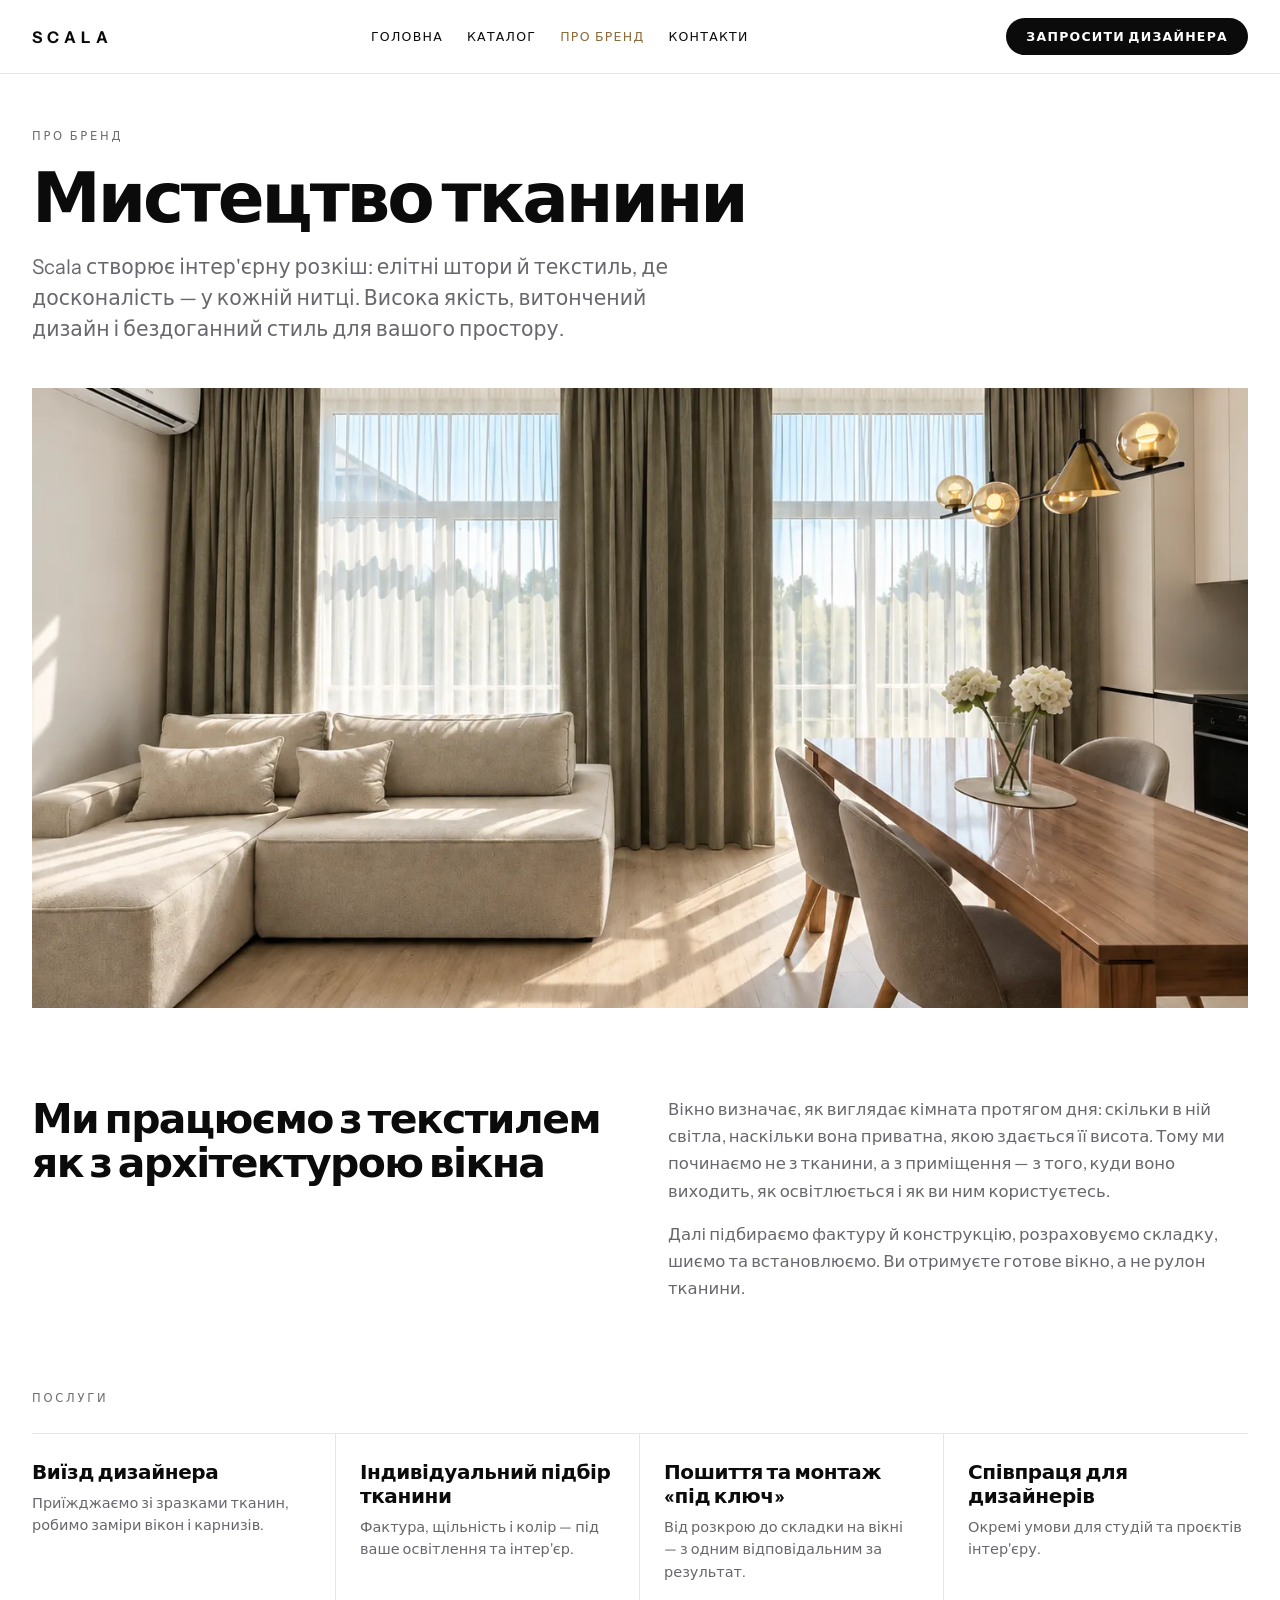
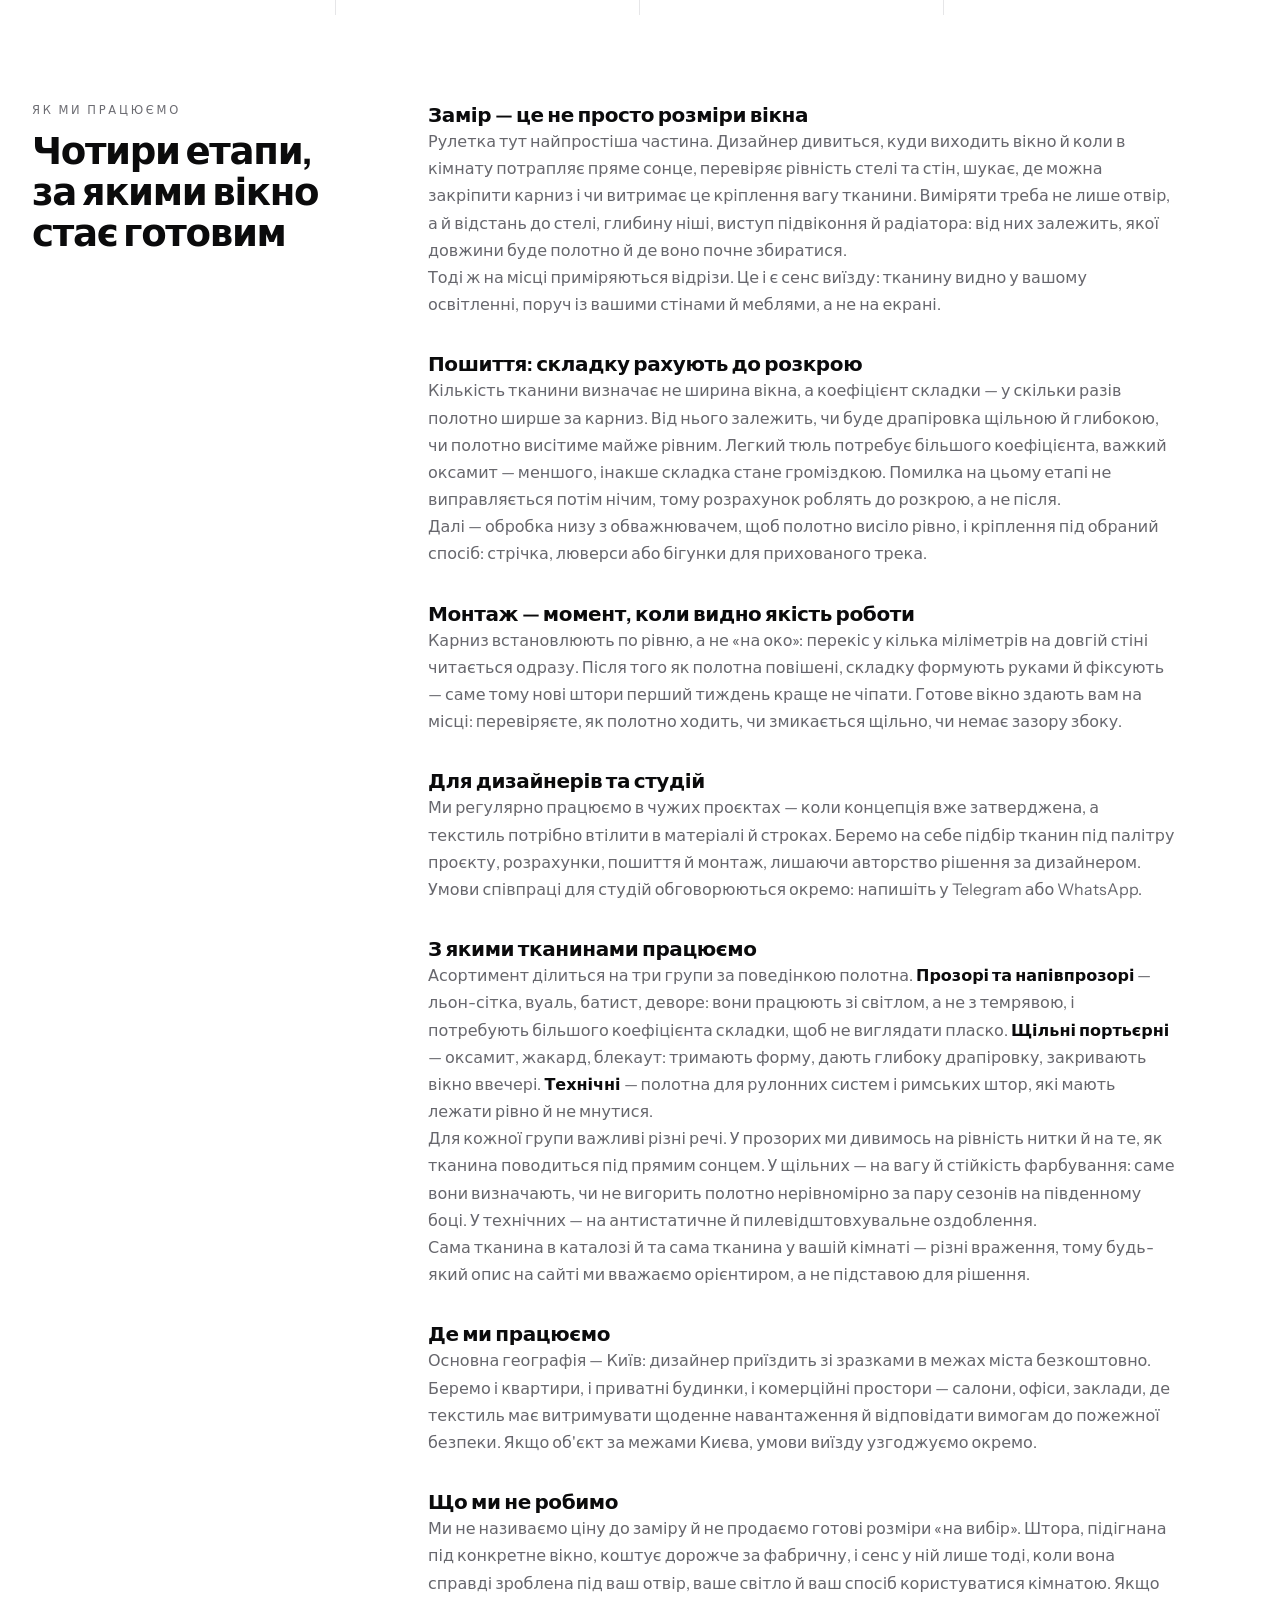
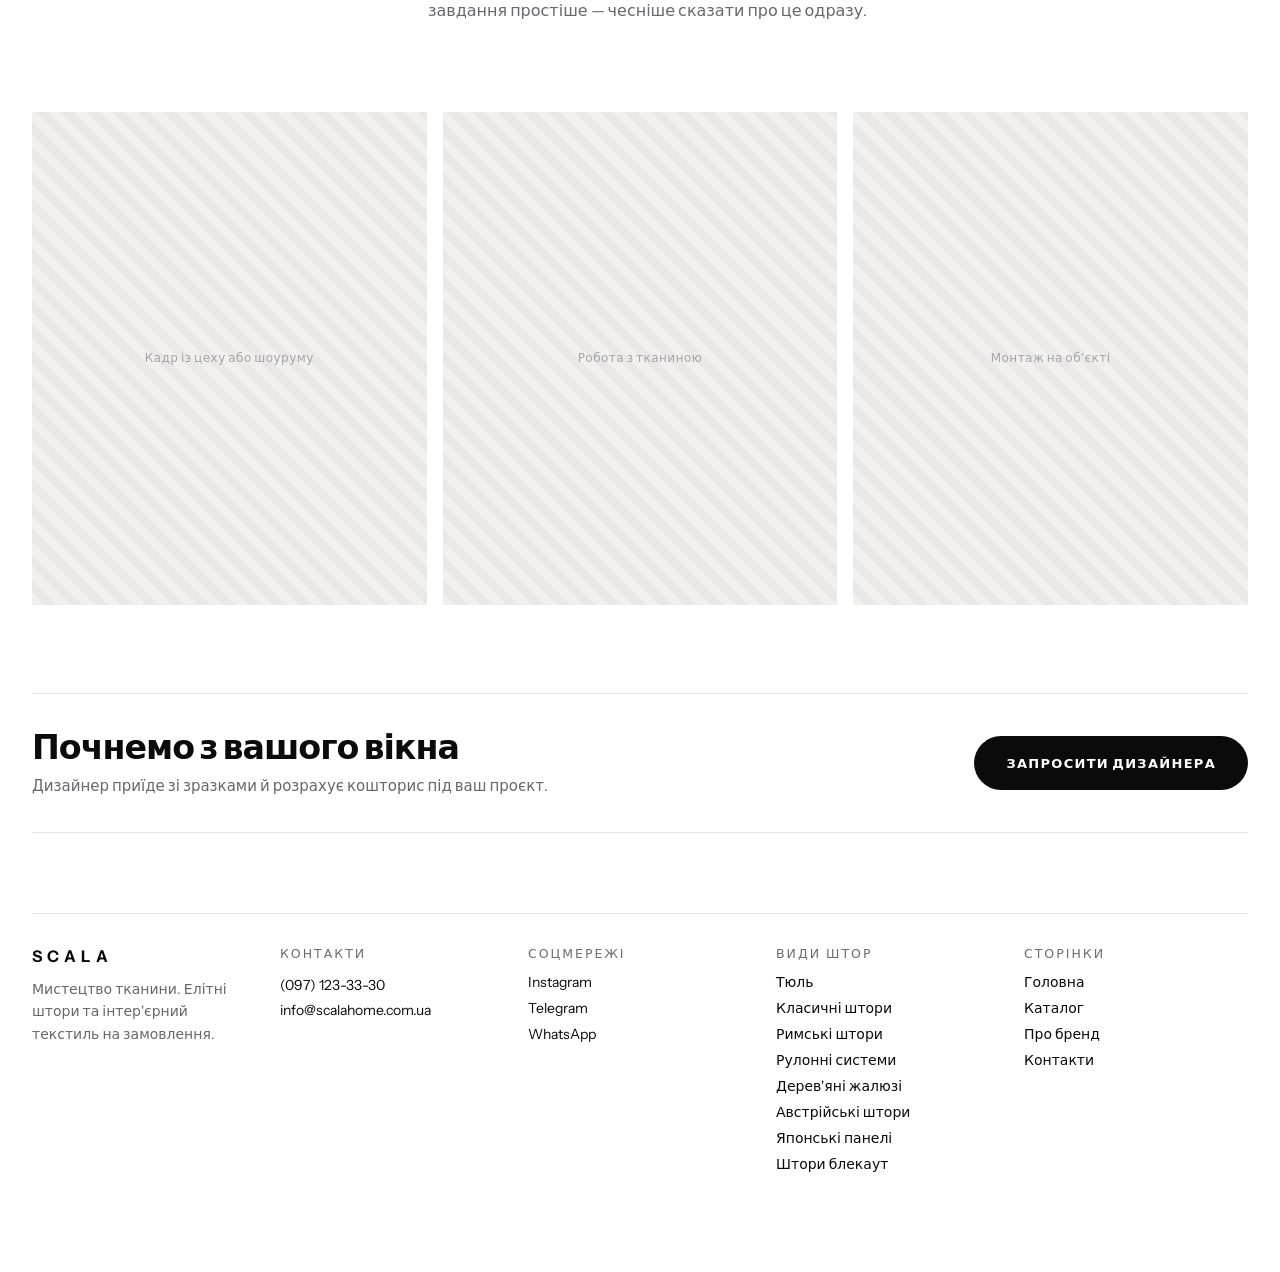
==== commit 97c9eecd: "Сторінки видів штор: 8 сторінок, перелінковка, шаблон у темі Вісім комерційних сторінок під запити «" ====
--- a/about.html
+++ b/about.html
@@ -4,6 +4,10 @@
 <meta charset="utf-8" />
 <meta name="viewport" content="width=device-width, initial-scale=1" />
 <title>Про бренд SCALA — ательє штор на замовлення в Києві</title>
+<!-- ПРЕВʼЮ ДЛЯ РЕВІЗІЇ. Цей тег закриває збірку від пошукових систем,
+     щоб вона не конкурувала з scalahome.com.ua як дубль.
+     ПРИБРАТИ перед запуском у продакшн. -->
+<meta name="robots" content="noindex, nofollow" />
 <meta name="description" content="SCALA — ательє інтер'єрного текстилю в Києві. Виїзд дизайнера зі зразками, індивідуальний підбір тканини, пошиття та монтаж «під ключ», окремі умови для дизайнерів." />
 <link rel="canonical" href="https://scalahome.com.ua/about/" />
 <meta property="og:type" content="website" />
@@ -181,6 +185,19 @@
       </div>
     </div>
     <div>
+      <div class="footer__label">Види штор</div>
+      <div class="footer__links">
+        <a href="vydy-shtor/tyul.html">Тюль</a>
+        <a href="vydy-shtor/portyery.html">Класичні штори</a>
+        <a href="vydy-shtor/rymski-shtory.html">Римські штори</a>
+        <a href="vydy-shtor/rulonni-shtory.html">Рулонні системи</a>
+        <a href="vydy-shtor/zhalyuzi.html">Дерев'яні жалюзі</a>
+        <a href="vydy-shtor/avstrijski-shtory.html">Австрійські штори</a>
+        <a href="vydy-shtor/yaponski-paneli.html">Японські панелі</a>
+        <a href="vydy-shtor/blekaut.html">Штори блекаут</a>
+      </div>
+    </div>
+    <div>
       <div class="footer__label">Сторінки</div>
       <div class="footer__links">
         <a href="index.html">Головна</a>
--- a/assets/css/main.css
+++ b/assets/css/main.css
@@ -814,7 +814,7 @@
 .footer--sub { margin: 80px auto 0; padding: 0 var(--pad-x) 48px; }
 .footer__grid {
   border-top: 1px solid var(--c-line); padding-top: 32px;
-  display: grid; grid-template-columns: repeat(4, minmax(0, 1fr)); gap: 28px;
+  display: grid; grid-template-columns: repeat(auto-fit, minmax(200px, 1fr)); gap: 28px 24px;
 }
 .footer__brand-text {
   font-size: 14px; color: var(--c-body); line-height: 1.6; margin-top: 12px; max-width: 260px;
@@ -1189,3 +1189,50 @@
   .parallax { transform: scale(1.08) !important; }
 }
 
+
+/* --------------------------------------------------------------------------
+   24. Сторінка виду штор
+   -------------------------------------------------------------------------- */
+.crumbs {
+  display: flex; flex-wrap: wrap; align-items: baseline; gap: 8px;
+  font-size: 11.5px; font-weight: 600; letter-spacing: .16em; text-transform: uppercase;
+  color: var(--c-meta);
+}
+.crumbs a { color: inherit; transition: color .25s ease; }
+.crumbs a:hover { color: var(--c-accent); }
+.crumbs__sep { opacity: .5; }
+.crumbs [aria-current] { color: var(--c-ink); }
+
+.tp__lead {
+  max-width: 68ch; margin: 22px 0 0;
+  font-size: clamp(16px, 1.45vw, 19px); line-height: 1.65; color: var(--c-body);
+}
+.tp__hero { aspect-ratio: 16 / 7; overflow: hidden; background: var(--c-ph-photo); }
+.tp__hero img { width: 100%; height: 100%; object-fit: cover; display: block; }
+
+.tp__blocks { display: grid; gap: clamp(44px, 5.6vw, 76px); }
+
+.tp__fabrics { display: flex; flex-wrap: wrap; gap: 8px; margin-top: 26px; }
+.tp__fab {
+  border: 1px solid var(--c-line-input); border-radius: var(--radius-pill);
+  padding: 11px 19px; font-size: 13px; font-weight: 600; color: var(--c-ink);
+  transition: border-color .25s ease, color .25s ease;
+}
+.tp__fab:hover { border-color: var(--c-ink); color: var(--c-accent); }
+
+.tp__more { display: grid; grid-template-columns: repeat(4, minmax(0, 1fr)); gap: 14px; margin-top: 30px; }
+.tp__more a {
+  display: block; border: 1px solid var(--c-line); padding: 22px 20px;
+  font-size: 16px; font-weight: 600; letter-spacing: -.02em; color: var(--c-ink);
+  transition: border-color .25s ease, color .25s ease;
+}
+.tp__more a:hover { border-color: var(--c-ink); color: var(--c-accent); }
+.tp__more span { display: block; margin-top: 8px; font-size: 13px; font-weight: 400; color: var(--c-body); }
+
+@media (max-width: 1000px) {
+  .tp__more { grid-template-columns: repeat(2, minmax(0, 1fr)); }
+}
+@media (max-width: 760px) {
+  .tp__hero { aspect-ratio: 4 / 3; }
+  .tp__more { grid-template-columns: 1fr; }
+}
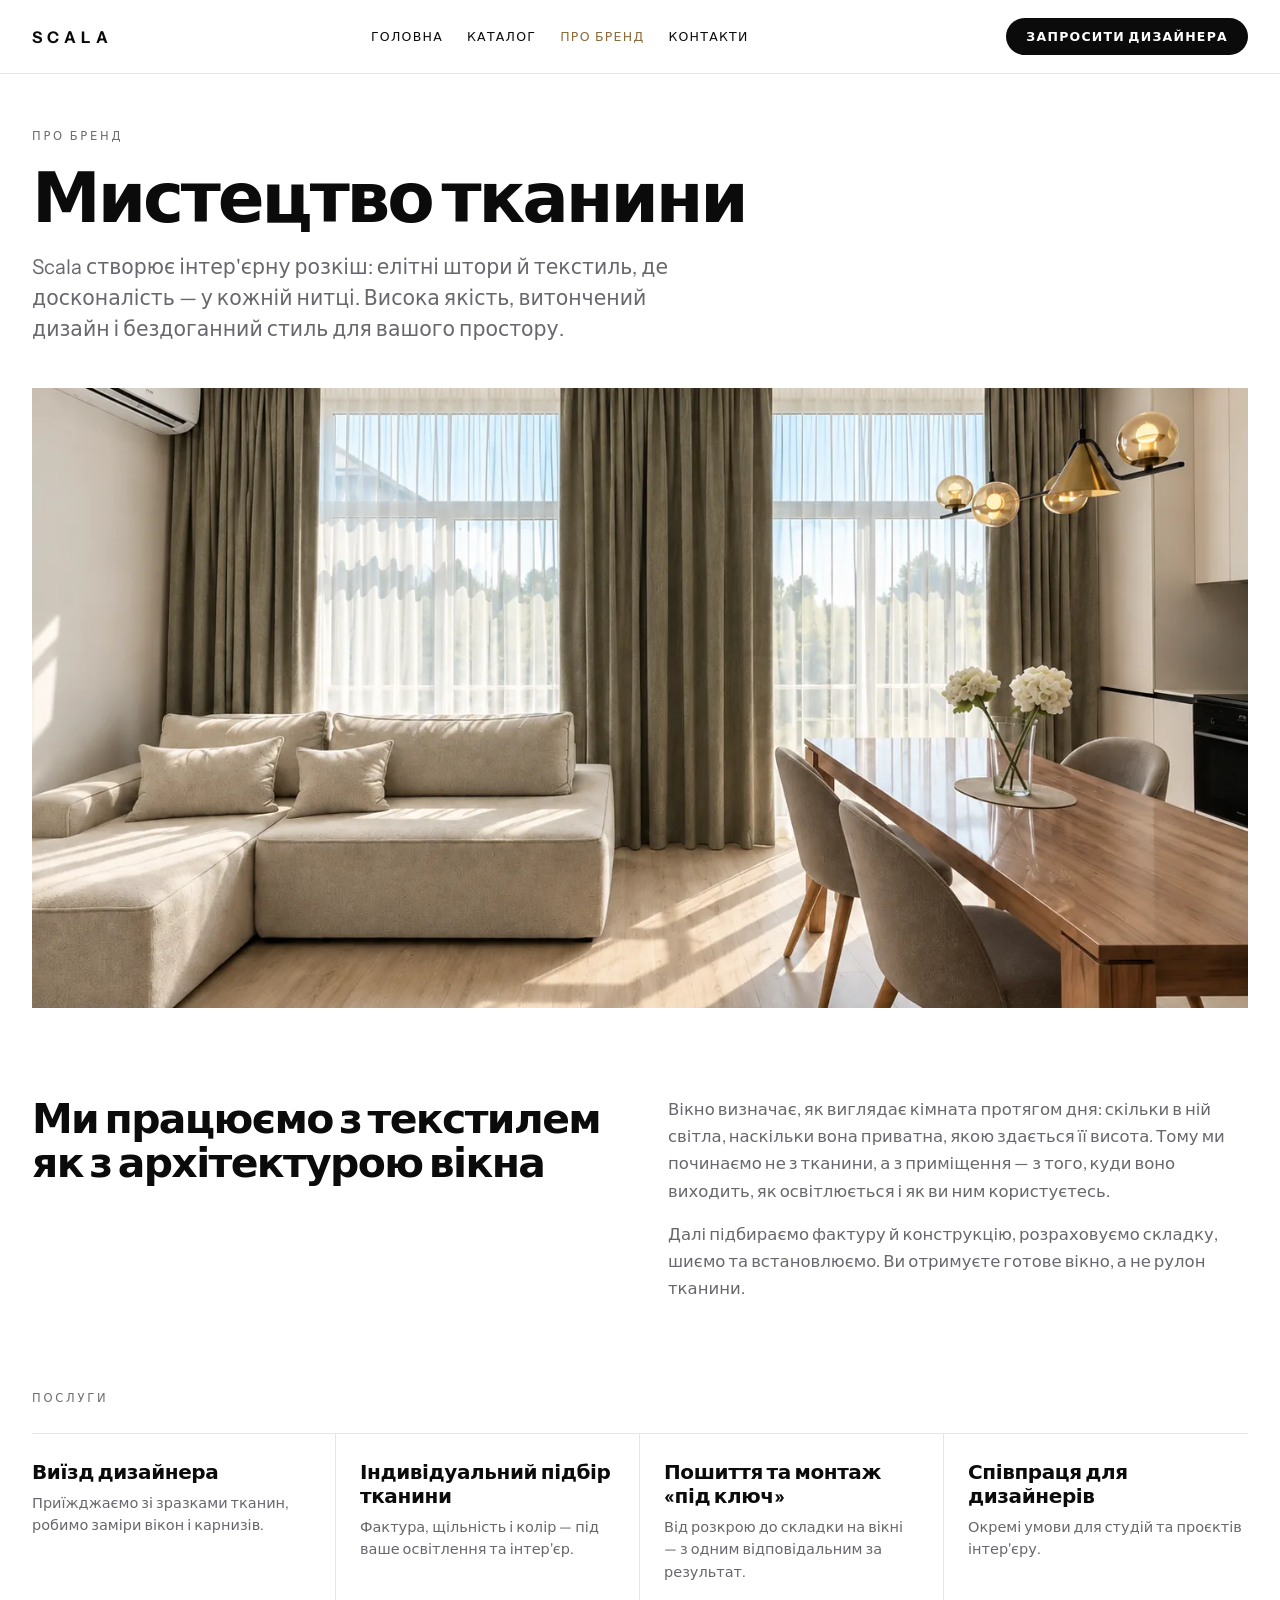
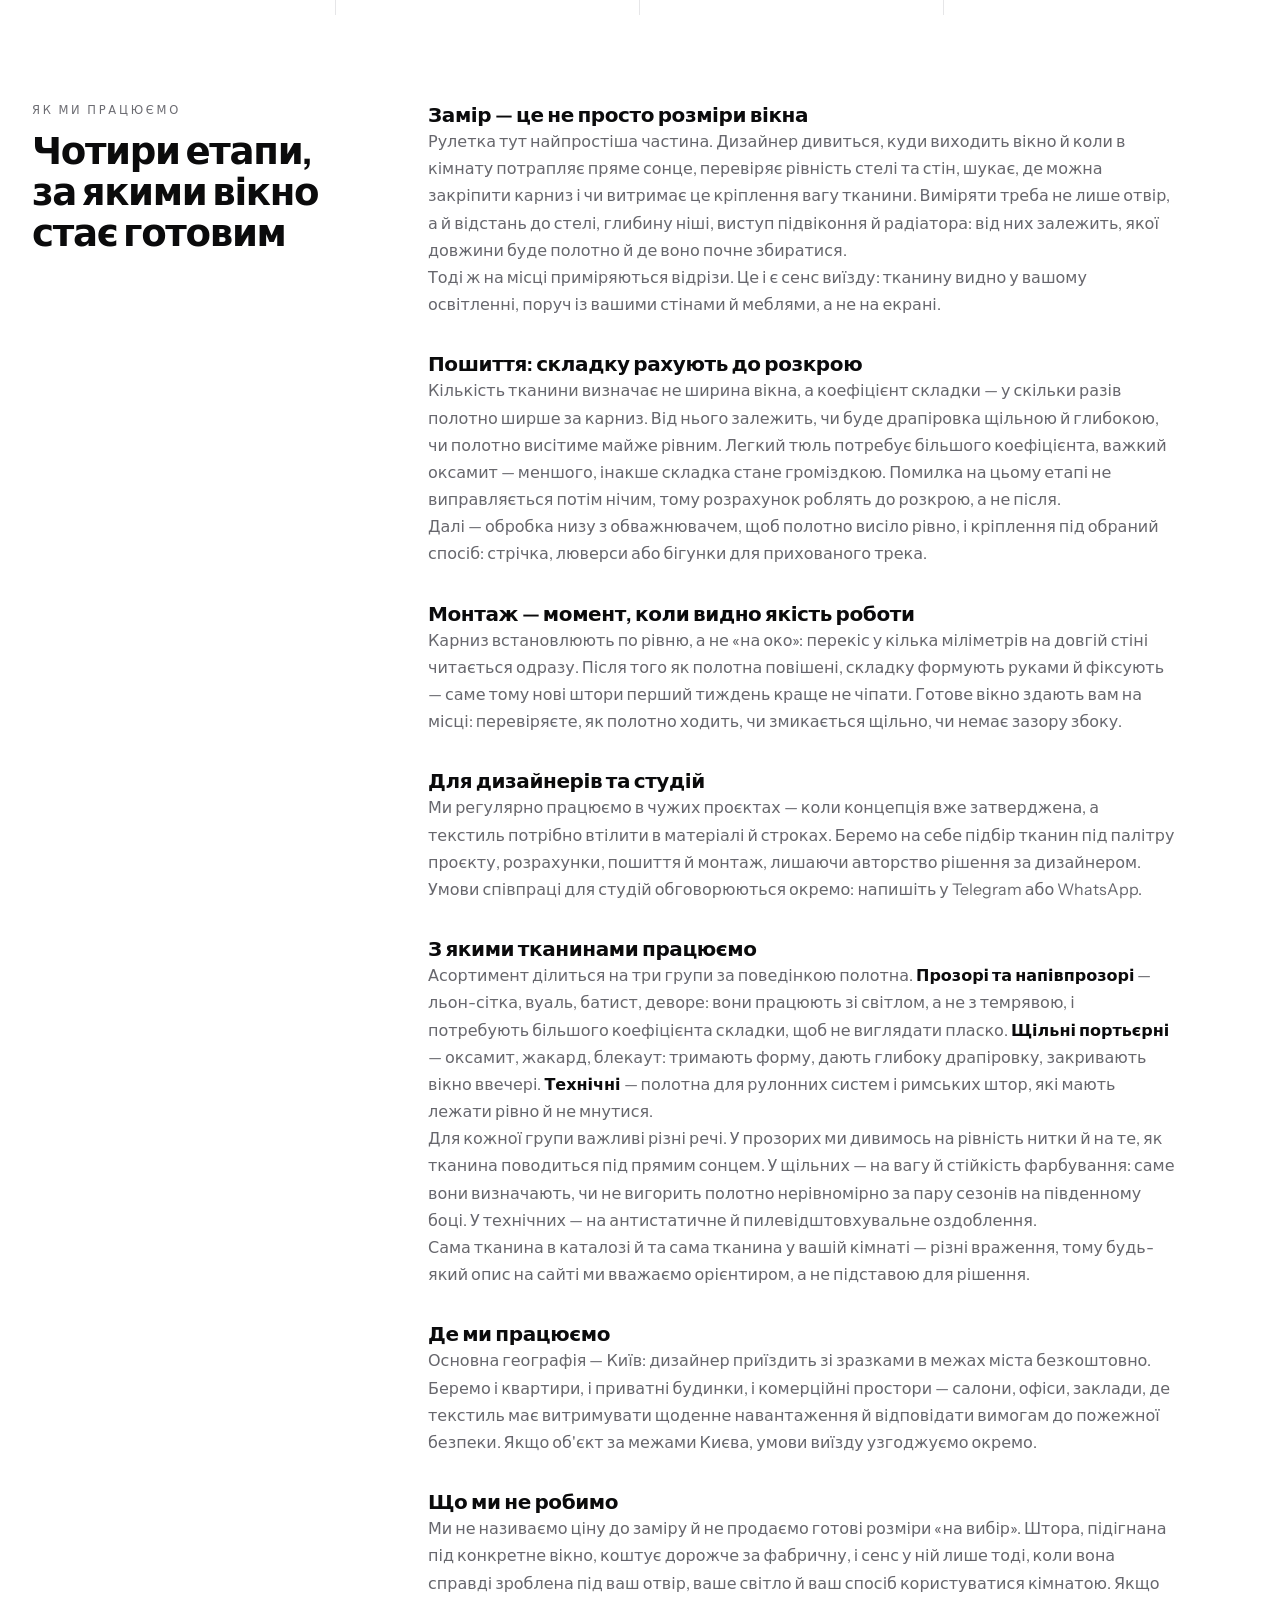
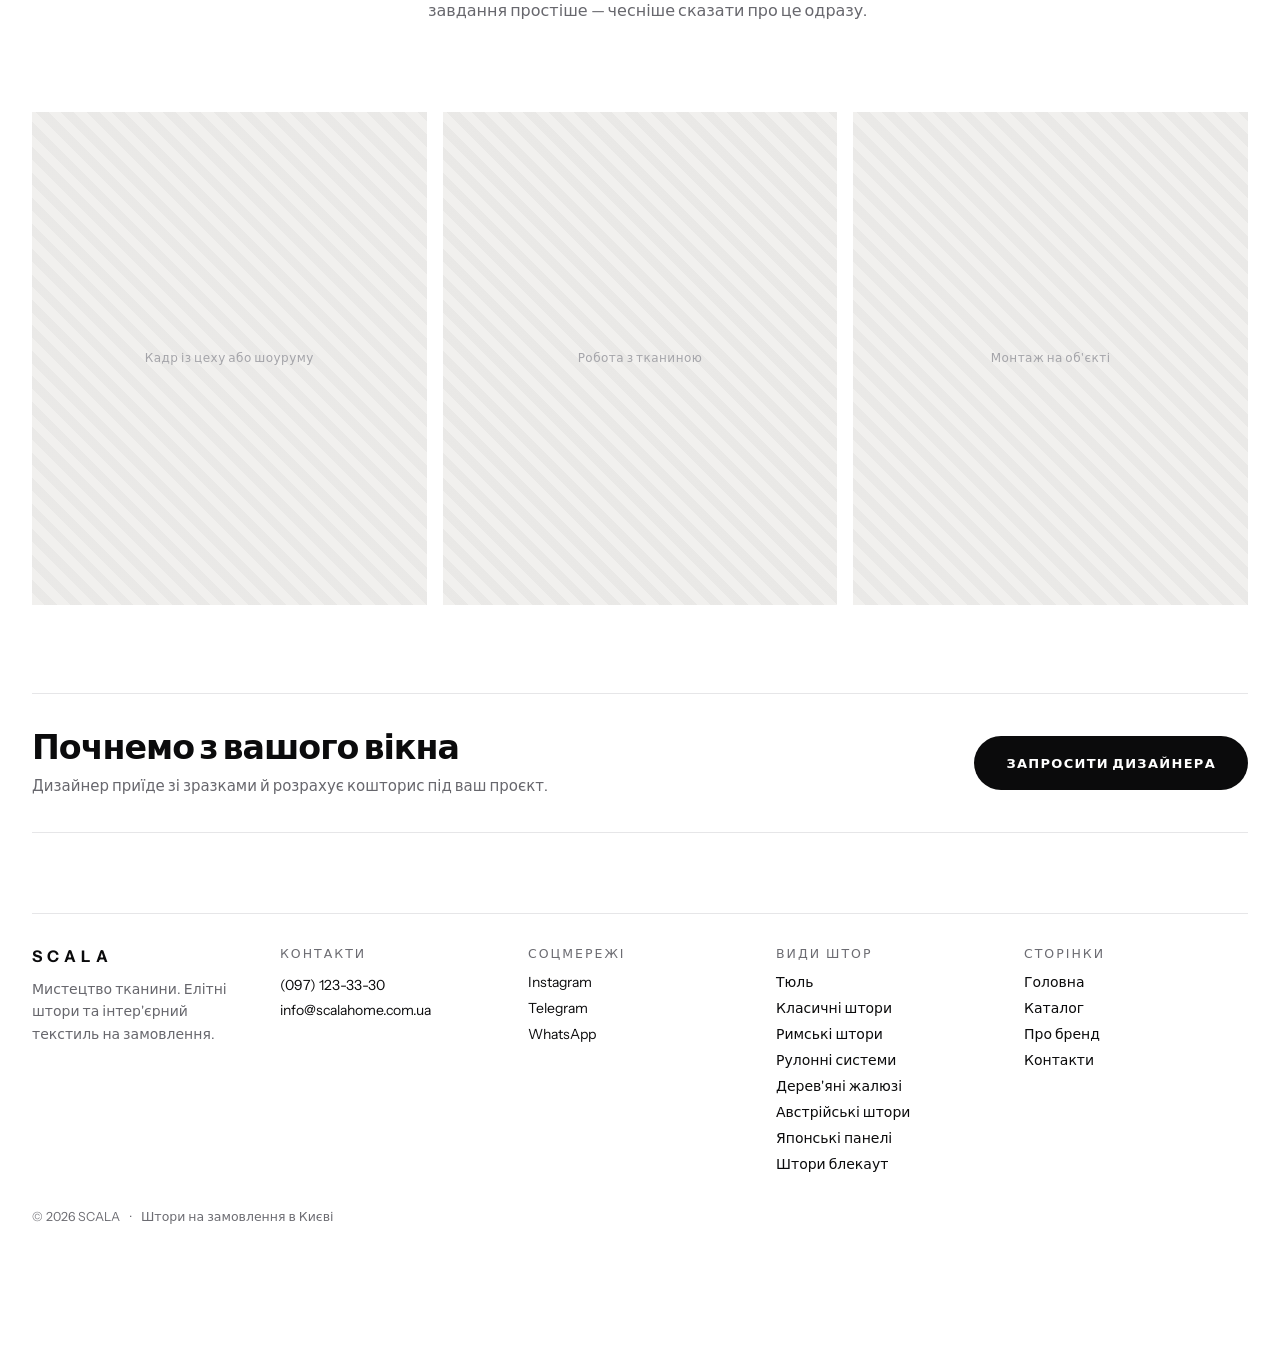
==== commit 810d52f8: "Підвал і мобільна шапка: прибрати переноси й накладання Підвал на телефоні тримав чотири фіксовані к" ====
--- a/about.html
+++ b/about.html
@@ -211,7 +211,14 @@
     <span>© 2026 SCALA</span>
     <span>Штори на замовлення в Києві</span>
   </div>
+  <div class="footer__spacer"></div>
 </footer>
+
+<!-- ЛИПКА ПАНЕЛЬ НА ТЕЛЕФОНІ. Головна дія завжди під великим пальцем. -->
+<div class="mobile-bar">
+  <a href="contacts.html" class="mobile-bar__cta" data-lead-open="Липка панель (моб.) · Про бренд">Запросити дизайнера</a>
+  <a href="tel:+380971233330" class="mobile-bar__call" aria-label="Подзвонити">&#9742;</a>
+</div>
 
 <!-- МОДАЛЬНЕ ВІКНО ЗАЯВКИ.
      Відкривається кнопкою на місці, а не переносить користувача вниз.
--- a/assets/css/main.css
+++ b/assets/css/main.css
@@ -823,6 +823,10 @@
   font-size: 12.5px; letter-spacing: .16em; text-transform: uppercase; color: var(--c-meta);
 }
 .footer__contacts { font-size: 14px; line-height: 1.8; margin-top: 12px; }
+/* Номер не можна рвати посеред цифр, а пошту — навпаки, лише й можна:
+   це один довгий «токен», який інакше вилазить із колонки на сусідню. */
+.footer__contacts a[href^="tel:"]    { white-space: nowrap; }
+.footer__contacts a[href^="mailto:"] { overflow-wrap: anywhere; }
 .footer__links {
   display: flex; flex-direction: column; gap: 8px; font-size: 14px; margin-top: 12px;
 }
@@ -1089,11 +1093,12 @@
 @media (max-width: 760px) {
   :root { --pad-x: 18px; }
 
+  /* Кнопка з шапки на телефоні ховається скрізь: її роль бере на себе
+     липка панель знизу. Раніше на підсторінках вона лишалась і тиснулась
+     упритул до бургера — широка чорна пігулка поруч з іконкою меню. */
   .hdr__cta { display: none !important; }
   .hdr__inner { padding: 14px var(--pad-x); gap: 14px; }
   .hdr--sticky .hdr__inner { padding: 14px var(--pad-x); gap: 14px; }
-  /* На підсторінках CTA лишається — там немає липкої панелі знизу */
-  .hdr--sticky .hdr__cta { display: inline-block !important; margin-left: auto; }
 
   .section, .section--m88, .section--m96, .section--sub, .section--m44 {
     margin-top: 64px; padding-top: 0;
@@ -1148,7 +1153,19 @@
   .mobile-bar { padding: 10px 14px calc(10px + env(safe-area-inset-bottom)); }
   .mobile-bar__cta { padding: 17px 14px; font-size: 12.5px; }
 
-  .footer__grid { gap: 22px; }
+  /* Підвал на телефоні.
+     Автоколонки тут не рятують: пʼять груп в один стовпчик — це екран
+     самих лише посилань, а чотири фіксовані колонки на 375px дають
+     по 68px, і пошта лізе на сусідню. Тому бренд займає весь рядок,
+     а групи посилань стоять парами. */
+  .footer__grid { grid-template-columns: 1fr 1fr; gap: 26px 18px; }
+  .footer__grid > :first-child { grid-column: 1 / -1; }
+  .footer__brand-text { max-width: none; }
+  .footer__label { font-size: 11.5px; letter-spacing: .14em; }
+  .footer__contacts,
+  .footer__links { font-size: 14.5px; }
+  .footer__contacts { line-height: 1.7; }
+  .footer__links { gap: 10px; }
   .works { gap: 8px; }
 
   .cat-grid { grid-template-columns: 1fr 1fr; gap: 12px; }
@@ -1156,6 +1173,12 @@
 
 @media (max-width: 620px) {
   .about__gallery { grid-template-columns: 1fr; }
+}
+
+/* На дуже вузьких екранах дві колонки лишають під пошту ~130px,
+   і адреса рветься посеред слова. Тоді краще один стовпчик. */
+@media (max-width: 359px) {
+  .footer__grid { grid-template-columns: 1fr; }
 }
 
 @media (max-width: 420px) {
@@ -1212,6 +1235,8 @@
 
 .tp__blocks { display: grid; gap: clamp(44px, 5.6vw, 76px); }
 
+.tp__cta { display: flex; flex-wrap: wrap; gap: 12px; margin-top: 30px; }
+
 .tp__fabrics { display: flex; flex-wrap: wrap; gap: 8px; margin-top: 26px; }
 .tp__fab {
   border: 1px solid var(--c-line-input); border-radius: var(--radius-pill);
@@ -1235,4 +1260,8 @@
 @media (max-width: 760px) {
   .tp__hero { aspect-ratio: 4 / 3; }
   .tp__more { grid-template-columns: 1fr; }
-}
+  /* «Запросити дизайнера зі зразками» не переноситься (nowrap у .btn),
+     тож на вузькому екрані кнопки стають у стовпчик — як у hero. */
+  .tp__cta { flex-direction: column; align-items: stretch; }
+  .tp__cta a { width: 100%; text-align: center; padding: 18px 20px; }
+}
